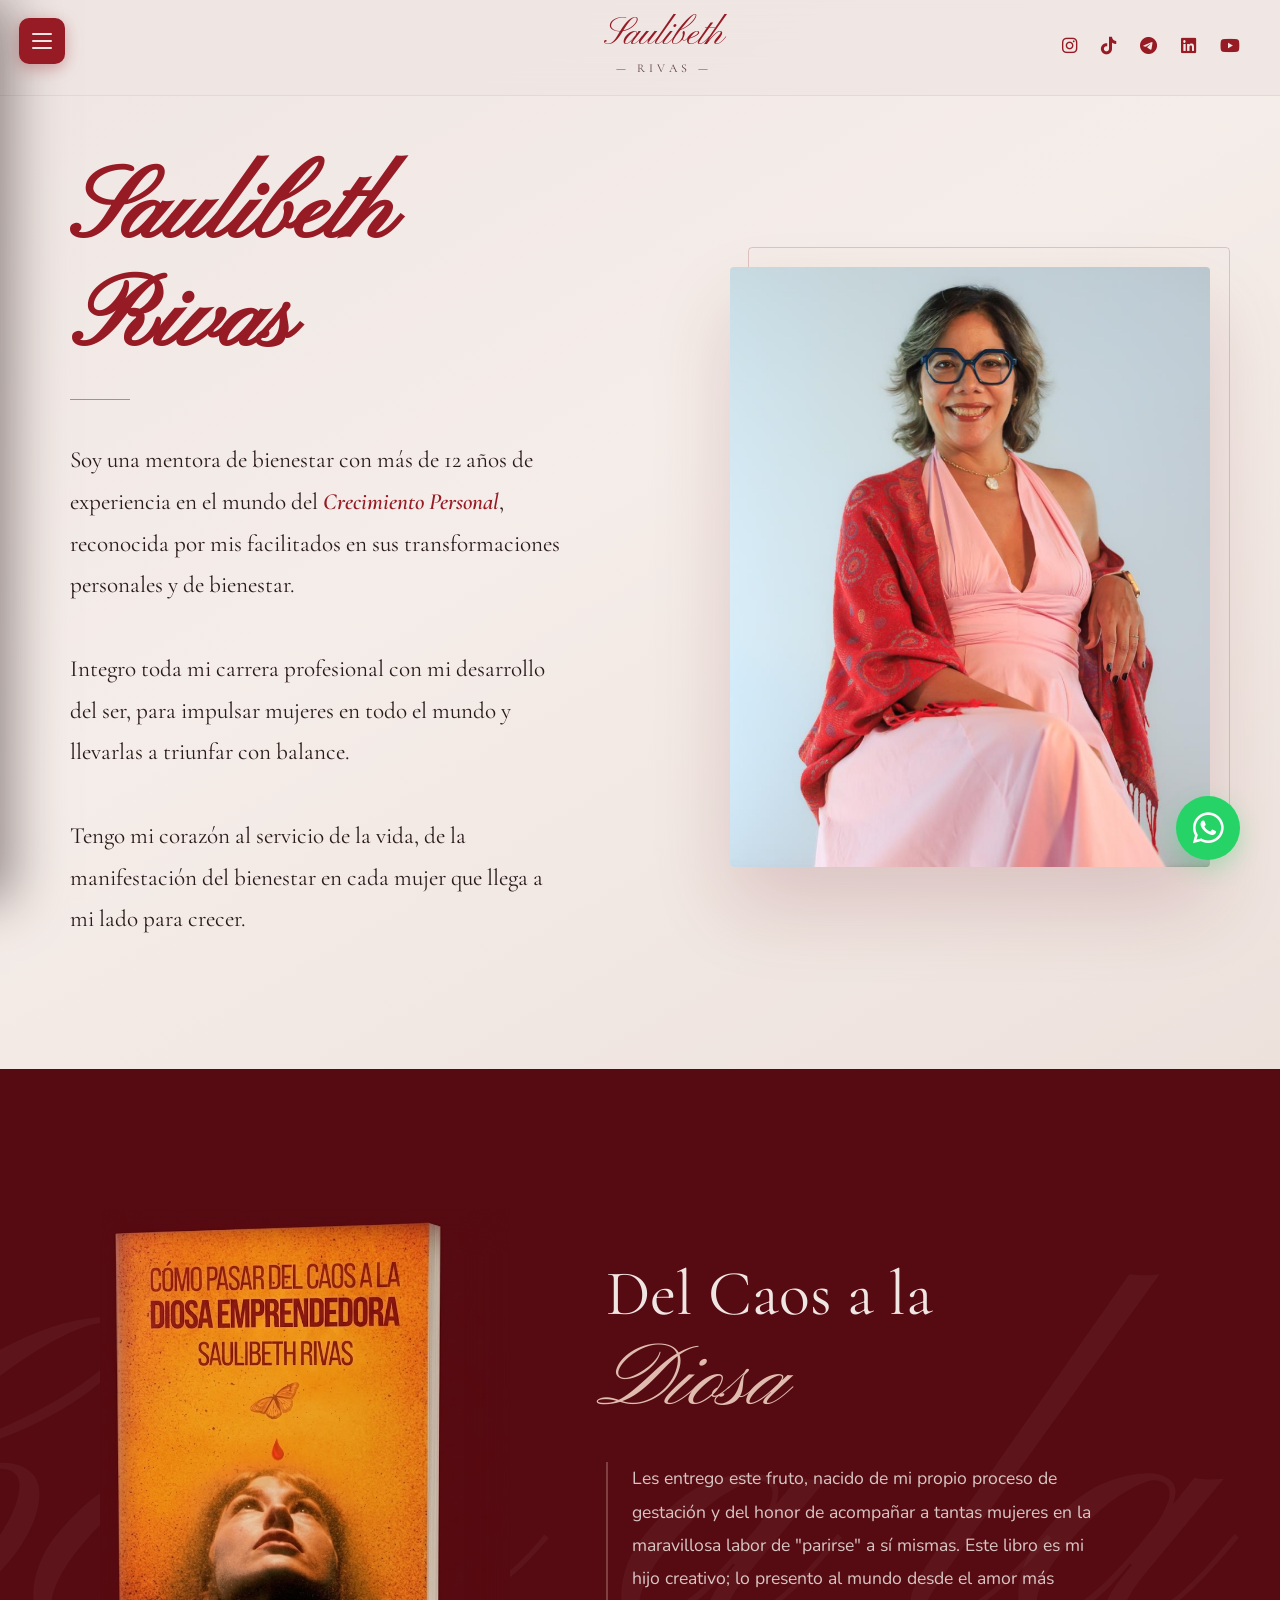
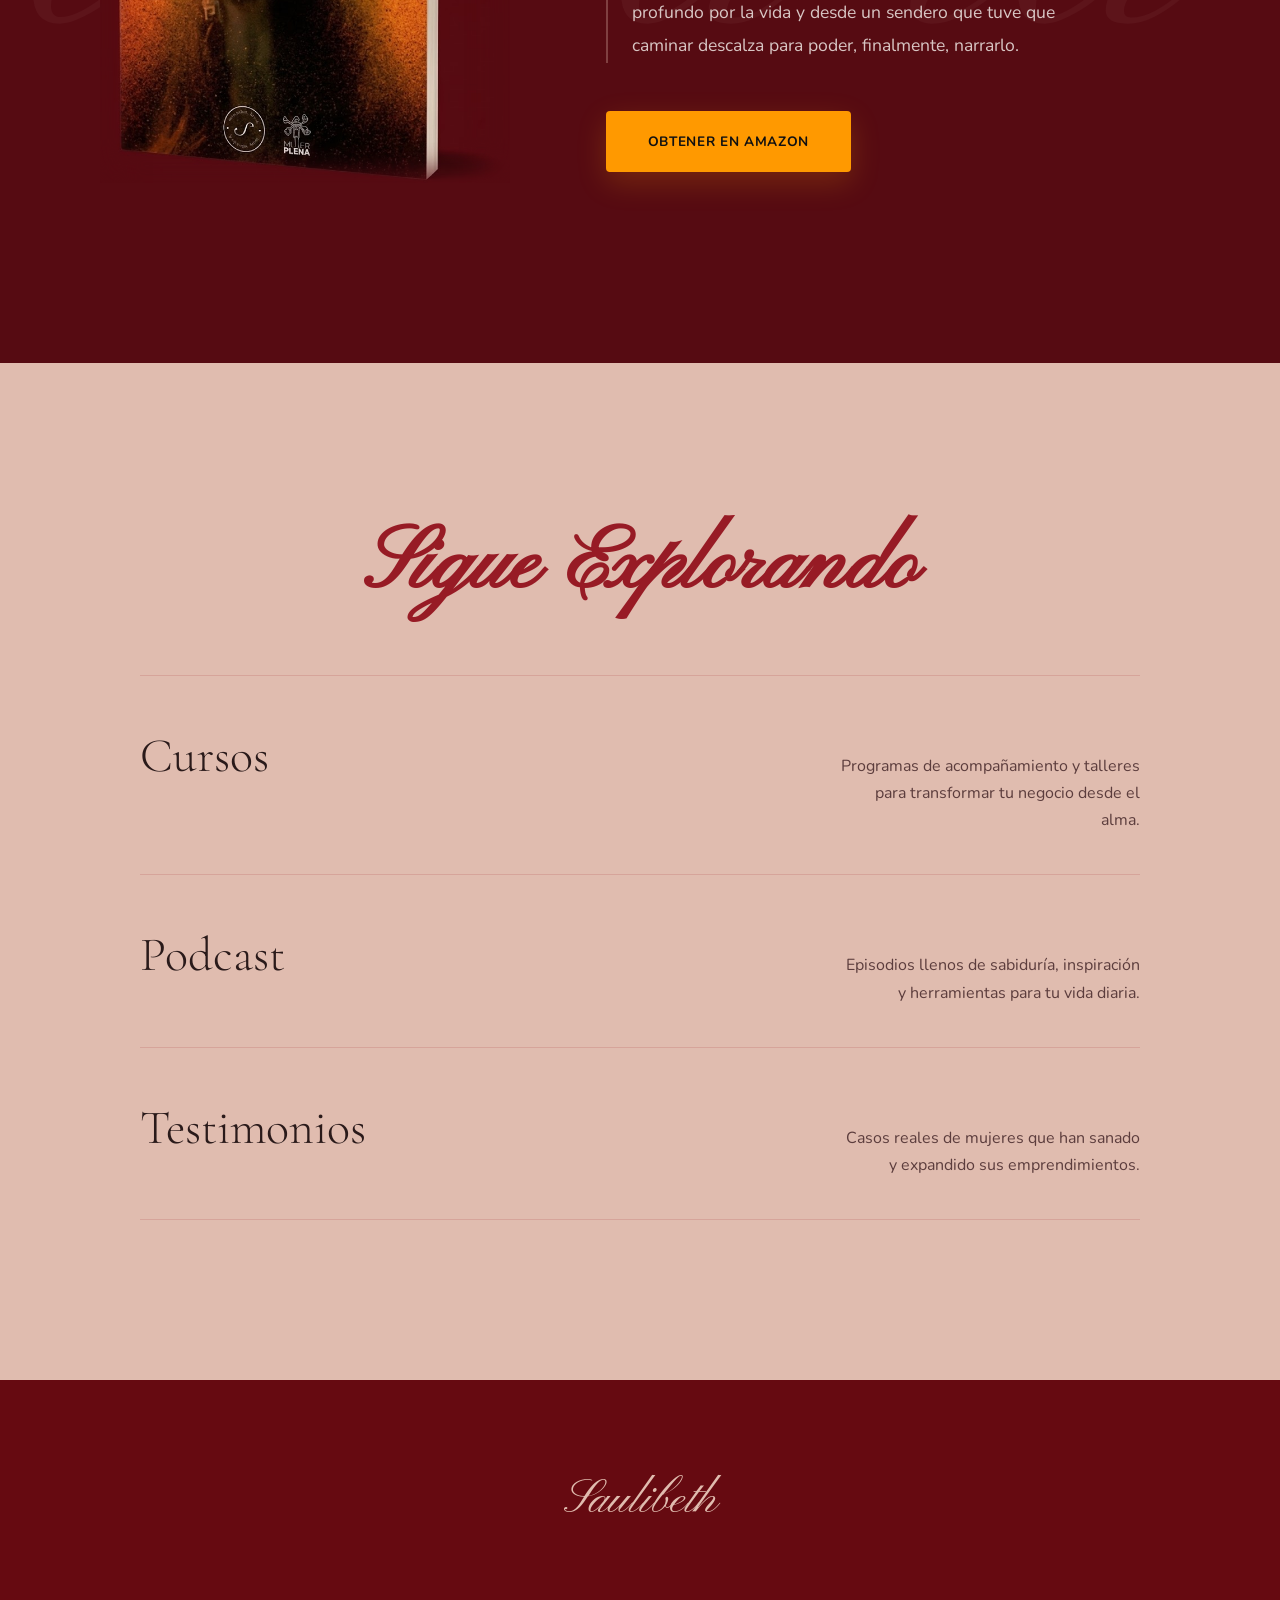
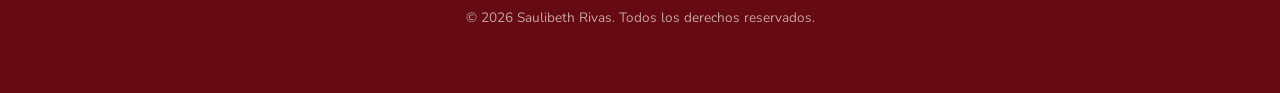
==== index.html @ 8f8f7045 "web files" ====
<!DOCTYPE html>
<html lang="es">
<head>
  <meta charset="UTF-8">
  <meta name="viewport" content="width=device-width, initial-scale=1.0">
  <meta name="theme-color" content="#EFE6E3">
  <title>Saulibeth Rivas — Coaching para el Emprendimiento Femenino Consciente</title>
  
  <meta name="description" content="Acompaño a mujeres emprendedoras a transformar su negocio desde el alma, conectando con su poder femenino, su ciclicidad y su sabiduría interior." />
  
  <!-- Fonts -->
  <link rel="preconnect" href="https://fonts.googleapis.com">
  <link rel="preconnect" href="https://fonts.gstatic.com" crossorigin>
  <link href="https://fonts.googleapis.com/css2?family=Cormorant+Garamond:ital,wght@0,300;0,400;0,600;1,300;1,400&family=Nunito:wght@300;400;500;600;700&family=Pinyon+Script&display=swap" rel="stylesheet">
  
  <!-- Icons -->
  <link rel="stylesheet" href="https://cdnjs.cloudflare.com/ajax/libs/font-awesome/6.4.0/css/all.min.css">
  
  <style>
    :root {
      --color-rojo: #971B25;
      --color-vinotinto: #660A11;
      --color-crema: #EFE6E3;
      --color-nude: #E0BCAF;
      --color-mauve: #B99590;
      --color-sage: #9AA793;
      --text-dark: #2A1A1A;
      --text-medium: #5C3D3D;
      
      --font-script: 'Pinyon Script', cursive;
      --font-body: 'Nunito', sans-serif;
      --font-serif: 'Cormorant Garamond', serif;
      
      --shadow-soft: 0 4px 24px rgba(151, 27, 37, 0.08);
      --radius-full: 9999px;
      
      --ease-out: cubic-bezier(0.16, 1, 0.3, 1);
      --transition: 0.6s var(--ease-out);
    }

    * { margin: 0; padding: 0; box-sizing: border-box; }
    html { scroll-behavior: smooth; }
    body {
      font-family: var(--font-body);
      background-color: var(--color-crema);
      color: var(--text-dark);
      overflow-x: hidden;
      line-height: 1.7;
    }

    /* Browser Surfaces */
    ::selection { background: var(--color-vinotinto); color: var(--color-crema); }
    ::-webkit-scrollbar { width: 8px; }
    ::-webkit-scrollbar-track { background: var(--color-crema); }
    ::-webkit-scrollbar-thumb { background: var(--color-mauve); border-radius: 4px; }
    ::-webkit-scrollbar-thumb:hover { background: var(--color-rojo); }

    
    /* === Hamburger & Sidebar === */
    .hamburger-btn {
      position: fixed;
      top: 1.1rem; left: 1.2rem;
      z-index: 1100;
      background: var(--color-rojo);
      border: none;
      border-radius: 10px;
      width: 46px; height: 46px;
      display: flex;
      flex-direction: column;
      align-items: center;
      justify-content: center;
      gap: 5px;
      cursor: pointer;
      box-shadow: 0 4px 16px rgba(151,27,37,0.35);
      transition: background 0.3s, transform 0.2s;
    }
    .hamburger-btn:hover { background: var(--color-vinotinto); transform: scale(1.06); }
    .hamburger-btn span {
      display: block;
      width: 20px; height: 2px;
      background: var(--color-crema);
      border-radius: 2px;
    }

    /* === Header === */
    header {
      position: fixed;
      top: 0; left: 0; right: 0;
      z-index: 900;
      display: flex;
      justify-content: space-between;
      align-items: center;
      padding: 1rem 2.5rem 1rem 5.5rem;
      background: rgba(239, 230, 227, 0.93); /* Crema translúcido de CEF */
      backdrop-filter: blur(16px);
      -webkit-backdrop-filter: blur(16px);
      border-bottom: 1px solid rgba(151, 27, 37, 0.08);
      transition: background 0.4s var(--ease-out);
    }
    .header-logo {
      text-align: center;
      text-decoration: none;
      display: flex;
      flex-direction: column;
      align-items: center;
      margin: 0 auto;
    }
    .header-logo .script-name {
      font-family: var(--font-script);
      font-size: 2.4rem;
      color: var(--color-rojo);
      line-height: 1;
    }
    .header-logo .serif-subtitle {
      font-family: var(--font-serif);
      font-size: 0.75rem;
      letter-spacing: 0.35em;
      color: var(--text-medium);
      text-transform: uppercase;
      margin-top: 4px;
    }
    .header-social {
      display: flex;
      gap: 1.5rem;
      position: absolute;
      right: 2.5rem;
    }
    .header-social a {
      color: var(--color-rojo);
      font-size: 1.1rem;
      transition: color 0.3s var(--ease-out), transform 0.3s var(--ease-out);
    }
    .header-social a:hover {
      color: var(--color-vinotinto);
      transform: translateY(-3px);
    }

    /* === Hamburger & Sidebar === */
    
    
    

    .sidebar-overlay {
      position: fixed; inset: 0;
      background: rgba(42, 26, 26, 0.55);
      backdrop-filter: blur(4px);
      -webkit-backdrop-filter: blur(4px);
      z-index: 998;
      opacity: 0; pointer-events: none;
      transition: opacity 0.5s var(--ease-out);
    }
    .sidebar-overlay.active { opacity: 1; pointer-events: all; }
    
    .sidebar {
      position: fixed; top: 0; left: 0; bottom: 0;
      width: 400px;
      max-width: 85vw;
      background: linear-gradient(160deg, #660A11 0%, #971B25 60%, #C0394A 100%);
      z-index: 999;
      transform: translateX(-100%);
      transition: transform 0.6s var(--ease-out);
      padding: 6rem 3rem 3rem;
      display: flex; flex-direction: column;
      box-shadow: 10px 0 50px rgba(42,26,26,0.5);
    }
    .sidebar.open { transform: translateX(0); }
    .sidebar-close {
      position: absolute; top: 1.8rem; right: 2rem;
      background: none; border: none;
      font-size: 2rem; color: var(--color-nude);
      cursor: pointer;
      font-family: var(--font-body);
      font-weight: 300;
      transition: color 0.3s;
    }
    .sidebar-close:hover { color: var(--color-crema); }
    .sidebar-nav { list-style: none; display: flex; flex-direction: column; gap: 1.5rem; margin-top: 2rem; }
    .sidebar-nav a {
      text-decoration: none;
      font-family: var(--font-serif);
      font-size: 2rem;
      color: var(--color-crema);
      transition: color 0.3s, transform 0.4s var(--ease-out);
      display: inline-block;
      font-weight: 300;
    }
    .sidebar-nav a i {
      color: var(--color-nude);
      font-size: 1.4rem;
      margin-right: 0.8rem;
      transition: color 0.3s;
    }
    .sidebar-nav a:hover { color: var(--color-white); transform: translateX(4px); font-style: italic; }
    .sidebar-nav a:hover i { color: var(--color-crema); }
    .sidebar-divider { margin: 2.5rem 0; border: none; border-top: 1px solid rgba(239, 230, 227, 0.2); }

    /* === Orchestrated Entrance === */
    .fade-up {
      opacity: 0;
      transform: translateY(40px);
      animation: blockEntrance 1.2s var(--ease-out) forwards;
    }
    .delay-1 { animation-delay: 0.1s; }
    .delay-2 { animation-delay: 0.3s; }
    .delay-3 { animation-delay: 0.5s; }
    
    @keyframes blockEntrance {
      to { opacity: 1; transform: translateY(0); }
    }

    /* === Hero Section (Editorial Split Layout) === */
    .hero-section {
      min-height: 100vh;
      display: flex; align-items: center; justify-content: center;
      padding: 10rem 2.5rem 6rem;
      background: linear-gradient(150deg, var(--color-crema) 0%, #f5ede9 45%, #ede1dc 100%);
      position: relative;
      overflow: hidden;
    }
    .hero-layout {
      max-width: 1140px;
      width: 100%;
      margin: 0 auto;
      display: grid;
      grid-template-columns: 1fr 1fr;
      gap: 6rem;
      align-items: center;
      z-index: 1;
    }
    .hero-content {
      text-align: left;
    }
    .hero-title {
      font-family: var(--font-script);
      font-size: clamp(4rem, 8vw, 7rem);
      color: var(--color-rojo);
      line-height: 1.05;
      margin-bottom: 2.5rem;
      position: relative;
    }
    .hero-title::after {
      content: '';
      display: block;
      width: 60px;
      height: 1px;
      background: var(--color-rojo);
      margin-top: 1.5rem;
      opacity: 0.5;
    }
    .hero-body-text {
      font-family: var(--font-serif);
      font-size: clamp(1.2rem, 3vw, 1.45rem);
      line-height: 1.8;
      color: var(--text-dark);
      margin-bottom: 2rem;
      max-width: 500px;
    }
    .highlight { color: var(--color-rojo); font-weight: 600; font-style: italic; }
    
    .hero-image-wrapper {
      position: relative;
      display: flex;
      justify-content: flex-end;
    }
    .hero-image {
      width: 100%;
      max-width: 480px;
      border-radius: 4px;
      box-shadow: 0 40px 80px rgba(102, 10, 17, 0.15); /* Vinotinto tinted shadow */
      object-fit: cover;
      aspect-ratio: 4 / 5;
    }
    /* Sutil borde decorativo detrás de la imagen para dar profundidad */
    .hero-image-wrapper::before {
      content: '';
      position: absolute;
      top: -20px;
      right: -20px;
      width: 100%;
      max-width: 480px;
      height: 100%;
      border: 1px solid rgba(151, 27, 37, 0.2);
      border-radius: 4px;
      z-index: -1;
      transition: transform 0.8s var(--ease-out);
    }
    .hero-image-wrapper:hover::before {
      transform: translate(-10px, 10px);
    }

    /* === Book Section (Creative Editorial Layout) === */
    .book-section {
      padding: 10rem 2rem;
      background: #560B12; /* Exact color of the 3D book mockup background */
      color: var(--color-crema);
      position: relative;
      overflow: hidden;
    }
    .book-watermark {
      position: absolute;
      top: 50%;
      left: 50%;
      transform: translate(-50%, -50%);
      font-family: var(--font-script);
      font-size: 35vw;
      color: rgba(239, 230, 227, 0.04);
      white-space: nowrap;
      pointer-events: none;
      z-index: 0;
    }
    .book-inner {
      max-width: 1080px;
      margin: 0 auto;
      display: grid;
      grid-template-columns: 5fr 7fr;
      gap: 6rem;
      align-items: center;
      position: relative;
      z-index: 1;
    }
    .book-img-wrapper {
      position: relative;
      /* Remove border-radius and shadow to make it completely seamless */
      transform: translateY(-20px);
    }
    /* Add a subtle inset shadow to hide any JPEG compression seams on the edges */
    .book-img-wrapper::after {
      content: '';
      position: absolute;
      inset: 0;
      box-shadow: inset 0 0 30px 10px #560B12;
      pointer-events: none;
    }
    .book-img-wrapper img {
      width: 100%;
      height: auto;
      display: block;
      transition: transform 0.8s var(--ease-out);
    }
    .book-img-wrapper:hover img { 
      transform: scale(1.03) rotate(-1deg); 
    }
    
    .book-title {
      font-family: var(--font-serif);
      font-size: clamp(2.5rem, 6vw, 4rem);
      line-height: 1.05;
      margin-bottom: 2rem;
      font-weight: 400;
      color: var(--color-crema);
      position: relative;
    }
    .book-title em {
      color: var(--color-nude);
      font-family: var(--font-script);
      font-size: 1.4em;
      display: block;
      margin-top: 0.1em;
      transform: translateX(-10px);
    }
    .book-desc {
      font-family: var(--font-body);
      font-size: 1.1rem;
      line-height: 1.9;
      margin-bottom: 3rem;
      color: rgba(239, 230, 227, 0.85);
      max-width: 500px;
      border-left: 2px solid rgba(224, 188, 175, 0.3);
      padding-left: 1.5rem;
    }
    .btn-buy {
      display: inline-flex; align-items: center; gap: 0.8rem;
      background: #FF9900; /* Amazon Yellow */
      color: #111111;
      padding: 1.2rem 2.6rem;
      border-radius: 4px;
      text-decoration: none;
      font-family: var(--font-body);
      font-weight: 700;
      letter-spacing: 0.05em;
      text-transform: uppercase;
      font-size: 0.85rem;
      box-shadow: 0 10px 30px rgba(255, 153, 0, 0.2);
      transition: var(--transition);
      position: relative;
      overflow: hidden;
    }
    .btn-buy:hover { 
      background: #FFB03A; 
      transform: translateY(-3px); 
      box-shadow: 0 15px 40px rgba(255, 153, 0, 0.35); 
    }

    /* === Editorial Explore List === */
    .explore-section {
      padding: 10rem 2rem;
      background: var(--color-nude);
      max-width: 100%;
    }
    .explore-inner {
      max-width: 1000px;
      margin: 0 auto;
    }
    .explore-title {
      font-family: var(--font-script);
      font-size: clamp(3.5rem, 8vw, 5.5rem);
      color: var(--color-rojo);
      text-align: center;
      margin-bottom: 4rem;
      line-height: 1;
    }
    .editorial-list {
      list-style: none;
      border-top: 1px solid rgba(151, 27, 37, 0.15);
    }
    .editorial-item {
      border-bottom: 1px solid rgba(151, 27, 37, 0.15);
    }
    .editorial-link {
      display: flex;
      justify-content: space-between;
      align-items: baseline;
      padding: 2.5rem 0;
      text-decoration: none;
      color: var(--text-dark);
      transition: padding 0.5s var(--ease-out), color 0.4s;
    }
    .editorial-link:hover {
      padding-left: 1.5rem;
      padding-right: 1.5rem;
      color: var(--color-rojo);
    }
    .editorial-name {
      font-family: var(--font-serif);
      font-size: clamp(2rem, 4vw, 3rem);
      font-weight: 300;
    }
    .editorial-desc {
      font-family: var(--font-body);
      font-size: 1rem;
      color: var(--text-medium);
      max-width: 300px;
      text-align: right;
    }

    /* === WhatsApp Float === */
    .whatsapp-btn {
      position: fixed;
      bottom: 2.5rem; right: 2.5rem;
      background: #25D366;
      color: white;
      width: 64px; height: 64px;
      border-radius: 50%;
      display: flex; justify-content: center; align-items: center;
      font-size: 2.2rem;
      text-decoration: none;
      box-shadow: 0 8px 24px rgba(37, 211, 102, 0.3);
      z-index: 900;
      transition: transform 0.4s var(--ease-out), box-shadow 0.4s var(--ease-out);
    }
    .whatsapp-btn:hover { 
      transform: scale(1.08) translateY(-4px); 
      box-shadow: 0 12px 32px rgba(37, 211, 102, 0.4);
    }

    /* === Footer === */
    footer {
      background: var(--color-vinotinto);
      padding: 5rem 2rem 4rem;
      text-align: center;
      color: var(--color-crema);
    }
    .footer-logo {
      font-family: var(--font-script);
      font-size: 3rem;
      color: var(--color-nude);
      text-decoration: none;
      display: inline-block;
      margin-bottom: 1rem;
    }
    .footer-copy {
      font-family: var(--font-body);
      font-size: 0.85rem;
      margin-top: 3rem;
      color: rgba(239, 230, 227, 0.7);
    }

    @media (max-width: 768px) {
      header { padding: 1rem 1.5rem 1rem 4.5rem; }
      .header-social { display: none; }
      
      .hero-layout { grid-template-columns: 1fr; gap: 4rem; padding-top: 2rem; }
      .hero-title { font-size: clamp(3.5rem, 12vw, 4.5rem); text-align: center; }
      .hero-title::after { margin: 1.5rem auto 0; }
      .hero-body-text { text-align: center; max-width: 100%; }
      .hero-image-wrapper { justify-content: center; }
      .book-inner { grid-template-columns: 1fr; gap: 3rem; text-align: center; }
      .book-watermark { font-size: 25vw; top: 30%; }
      .book-desc { margin: 0 auto 2.5rem; }
      .editorial-link { flex-direction: column; gap: 1rem; align-items: flex-start; }
      .editorial-desc { text-align: left; }
      .whatsapp-btn { bottom: 1.5rem; right: 1.5rem; width: 56px; height: 56px; font-size: 1.8rem; }
    }
  </style>
</head>
<body>

  <div class="sidebar-overlay" id="sidebarOverlay"></div>
  <nav class="sidebar" id="sidebar">
    <button class="sidebar-close" id="sidebarClose">✕</button>
    <ul class="sidebar-nav">
      <li><a href="#inicio">Inicio</a></li>
      <li><a href="#libro">Mi Libro</a></li>
      <hr class="sidebar-divider">
      <li><a href="cursos.html">Cursos</a></li>
      <li><a href="podcast.html">Podcast</a></li>
      <li><a href="testimonios.html">Testimonios</a></li>
      <hr class="sidebar-divider">
      <li><a href="contacto.html">Contacto</a></li>
    </ul>
  </nav>

  <button class="hamburger-btn" id="hamburgerBtn" aria-label="Menú">
    <span></span><span></span><span></span>
  </button>

  <header>
    <a href="index.html" class="header-logo">
      <span class="script-name">Saulibeth</span>
      <span class="serif-subtitle">— Rivas —</span>
    </a>
    <div class="header-social">
      <a href="https://www.instagram.com/rivassaulibeth/" target="_blank"><i class="fa-brands fa-instagram"></i></a>
      <a href="https://www.tiktok.com/@rivas_saulibeth" target="_blank"><i class="fa-brands fa-tiktok"></i></a>
      <a href="https://t.me/+IA5EclvWVjMuERb3" target="_blank"><i class="fa-brands fa-telegram"></i></a>
      <a href="https://www.linkedin.com/in/saulibeth-rivas-59ba6620a/" target="_blank"><i class="fa-brands fa-linkedin"></i></a>
      <a href="https://www.youtube.com/@saulibethrivas" target="_blank"><i class="fa-brands fa-youtube"></i></a>
    </div>
  </header>

  <main>
    <section class="hero-section" id="inicio">
      <div class="hero-layout">
        <div class="hero-content fade-up">
          <h1 class="hero-title">Saulibeth Rivas</h1>
          <p class="hero-body-text delay-1">
            Soy una mentora de bienestar con más de 12 años de experiencia en el mundo del <span class="highlight">Crecimiento Personal</span>, reconocida por mis facilitados en sus transformaciones personales y de bienestar.<br><br>
            Integro toda mi carrera profesional con mi desarrollo del ser, para impulsar mujeres en todo el mundo y llevarlas a triunfar con balance.<br><br>
            Tengo mi corazón al servicio de la vida, de la manifestación del bienestar en cada mujer que llega a mi lado para crecer.
          </p>
        </div>
        <div class="hero-image-wrapper fade-up delay-2">
          <img src="assets/saulibeth-hero.png" alt="Saulibeth Rivas - Mentora de Bienestar" class="hero-image">
        </div>
      </div>
    </section>

    <section class="book-section" id="libro">
      <div class="book-watermark">Del Caos a la Diosa</div>
      <div class="book-inner fade-up">
        <div class="book-img-wrapper">
          <!-- TODO: Update with real absolute asset path if necessary -->
          <img src="assets/libro-3d.jpg" alt="Libro: Cómo pasar del caos a la Diosa Emprendedora">
        </div>
        <div class="book-content">
          <h2 class="book-title">Del Caos a la <em>Diosa</em></h2>
          <p class="book-desc">
            Les entrego este fruto, nacido de mi propio proceso de gestación y del honor de acompañar a tantas mujeres en la maravillosa labor de "parirse" a sí mismas. Este libro es mi hijo creativo; lo presento al mundo desde el amor más profundo por la vida y desde un sendero que tuve que caminar descalza para poder, finalmente, narrarlo.
          </p>
          <a href="https://www.amazon.com/s?k=saulibeth+rivas" target="_blank" class="btn-buy">
            Obtener en Amazon
          </a>
        </div>
      </div>
    </section>

    <section class="explore-section">
      <div class="explore-inner">
        <h2 class="explore-title">Sigue Explorando</h2>
        <ul class="editorial-list">
          <li class="editorial-item">
            <a href="cursos.html" class="editorial-link">
              <span class="editorial-name">Cursos</span>
              <span class="editorial-desc">Programas de acompañamiento y talleres para transformar tu negocio desde el alma.</span>
            </a>
          </li>
          <li class="editorial-item">
            <a href="podcast.html" class="editorial-link">
              <span class="editorial-name">Podcast</span>
              <span class="editorial-desc">Episodios llenos de sabiduría, inspiración y herramientas para tu vida diaria.</span>
            </a>
          </li>
          <li class="editorial-item">
            <a href="testimonios.html" class="editorial-link">
              <span class="editorial-name">Testimonios</span>
              <span class="editorial-desc">Casos reales de mujeres que han sanado y expandido sus emprendimientos.</span>
            </a>
          </li>
        </ul>
      </div>
    </section>
  </main>

  <a href="https://wa.me/584122570591" class="whatsapp-btn" target="_blank" aria-label="Contacto por WhatsApp">
    <i class="fa-brands fa-whatsapp"></i>
  </a>

    <footer>
    <a href="#inicio" class="footer-logo">Saulibeth</a>
    <p class="footer-copy">&copy; 2026 Saulibeth Rivas. Todos los derechos reservados.</p>
  </footer>

  <script>
    const btn = document.getElementById('hamburgerBtn');
    const sidebar = document.getElementById('sidebar');
    const overlay = document.getElementById('sidebarOverlay');
    const closeBtn = document.getElementById('sidebarClose');

    function toggleMenu() {
      sidebar.classList.toggle('open');
      overlay.classList.toggle('active');
      if(sidebar.classList.contains('open')) document.body.style.overflow = 'hidden'; else document.body.style.overflow = '';
    }

    btn.addEventListener('click', toggleMenu);
    closeBtn.addEventListener('click', toggleMenu);
    overlay.addEventListener('click', toggleMenu);

    document.querySelectorAll('.sidebar-nav a').forEach(link => {
      link.addEventListener('click', toggleMenu);
    });
  </script>
</body>
</html>
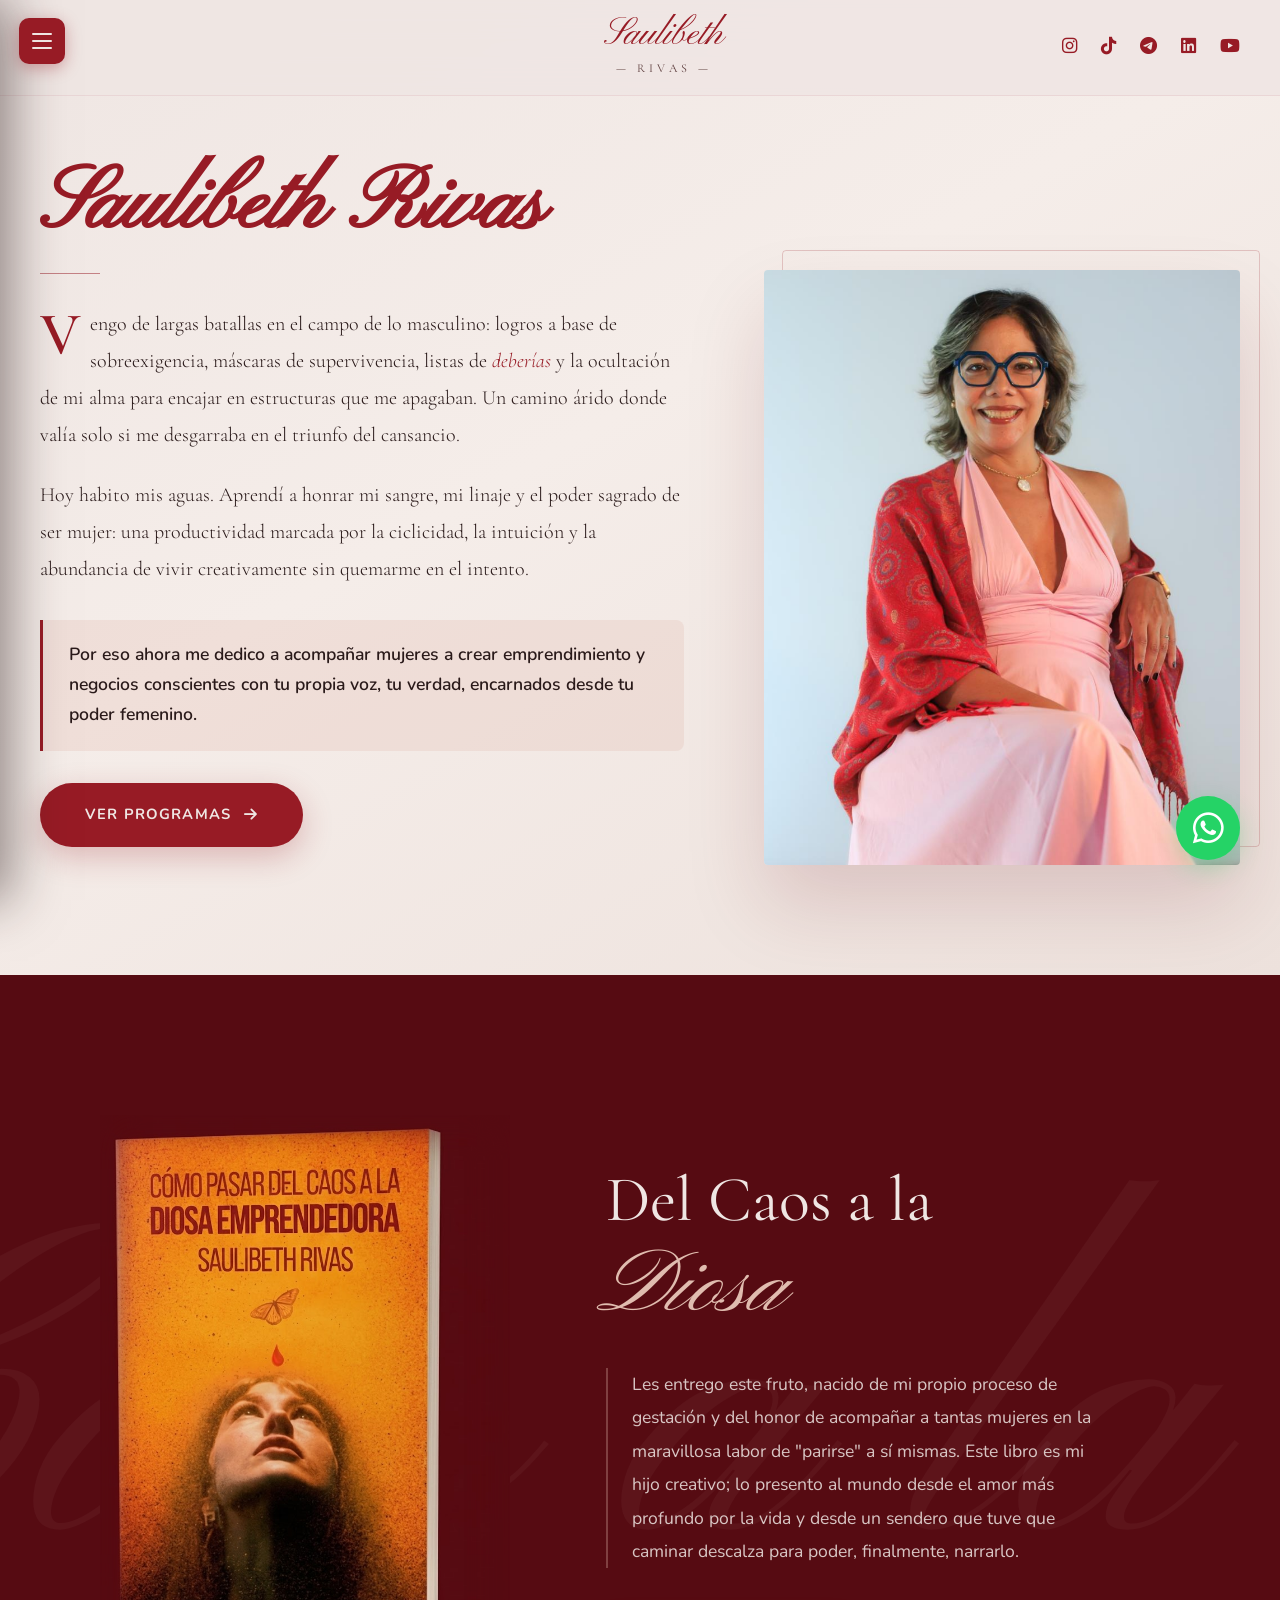
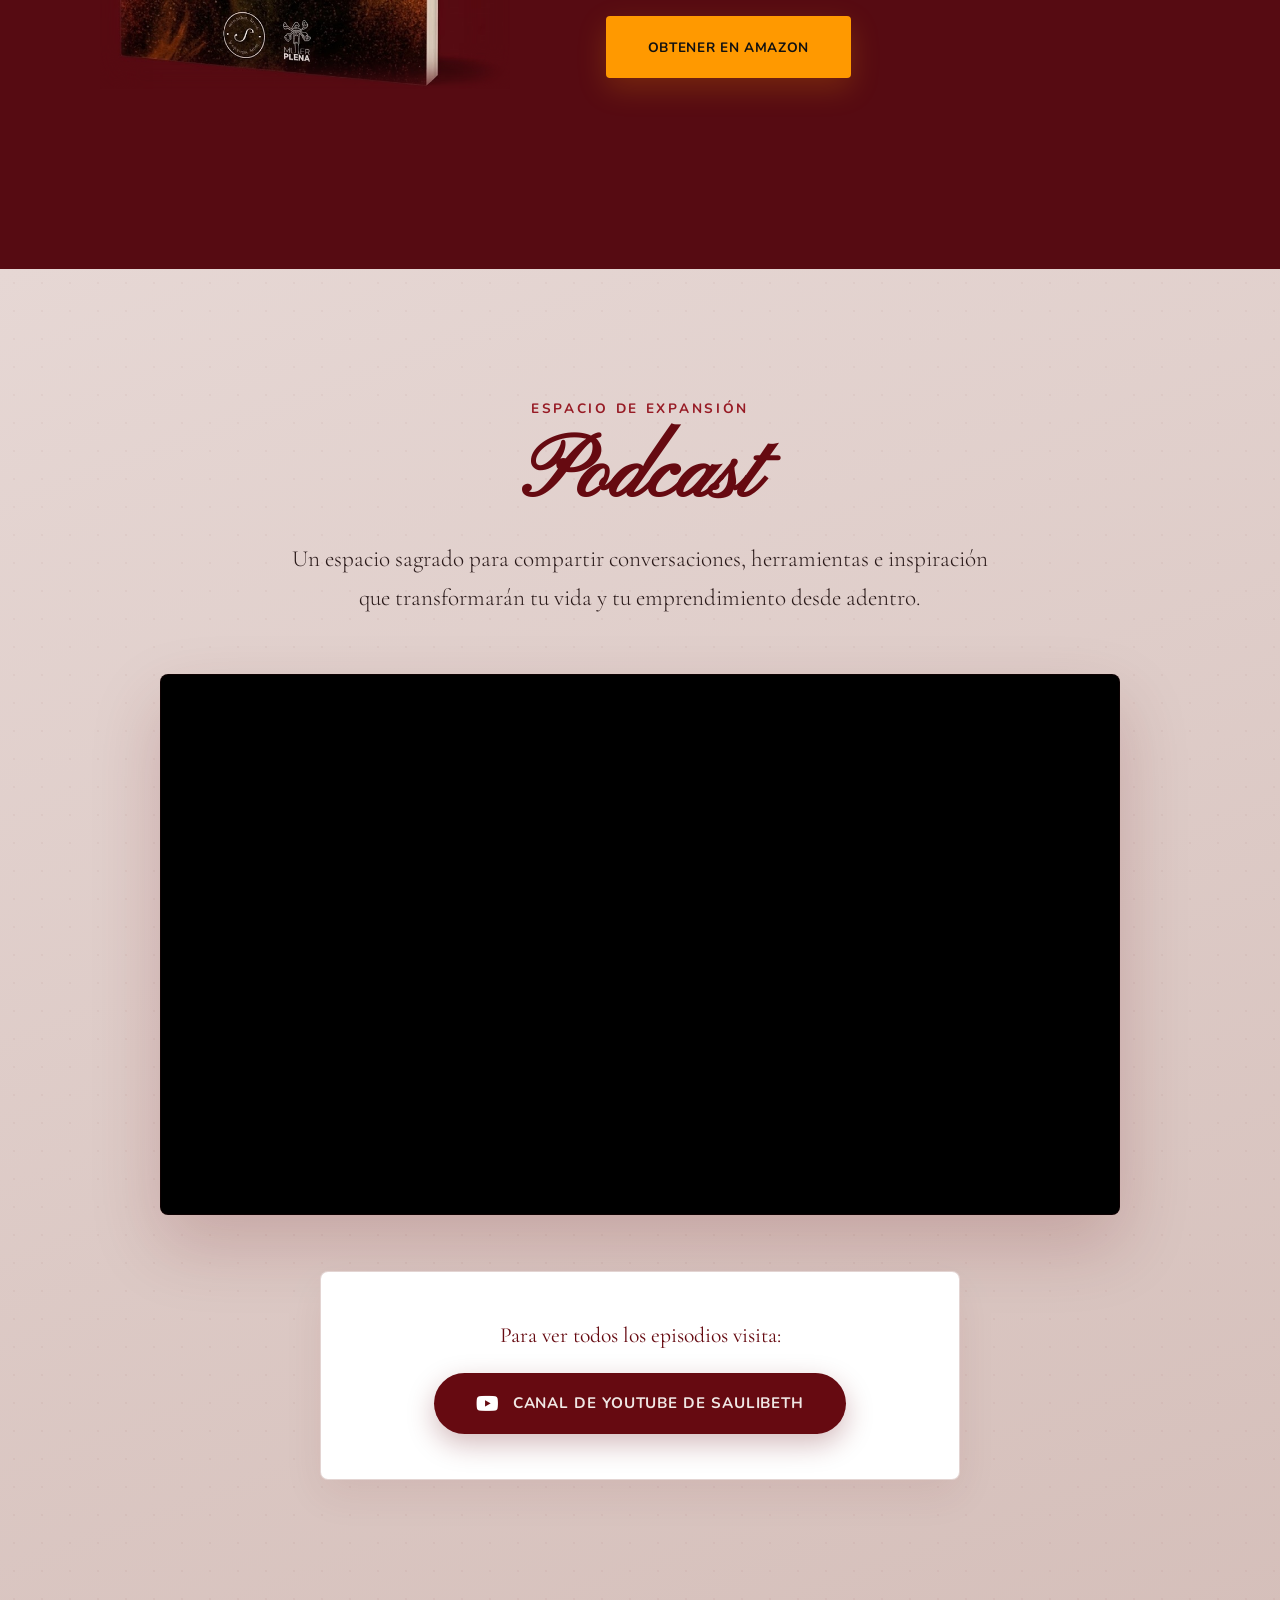
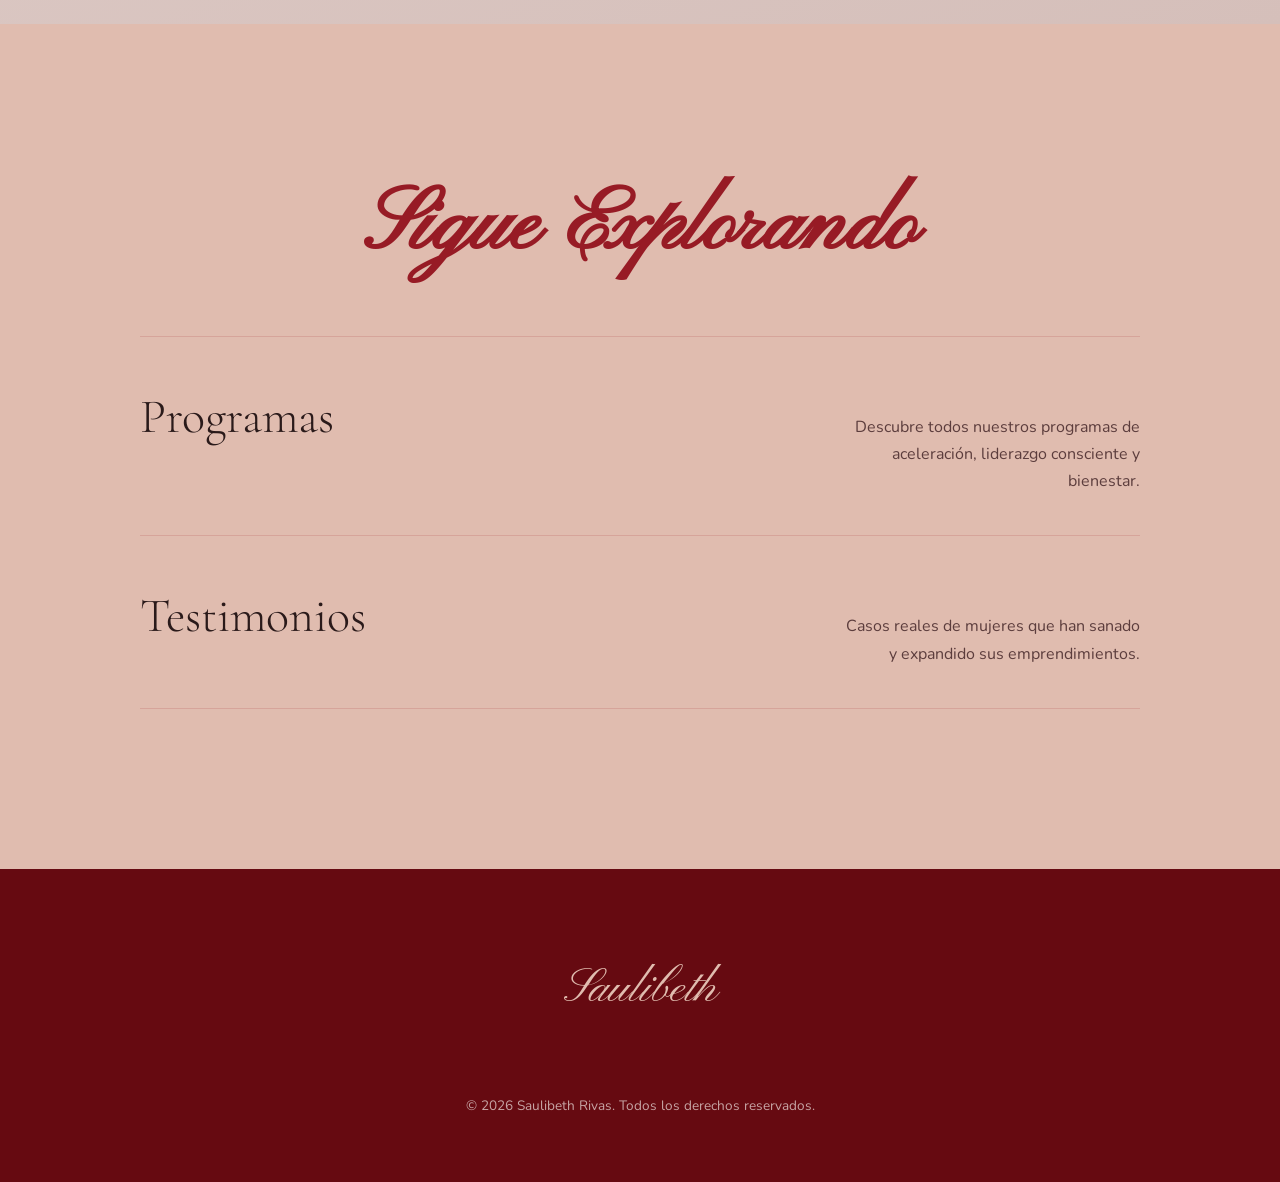
==== commit 429bb09b: "feat: rediseño de landings de cursos (CEF, Gestadoras, Salud Mental), integración de podcast en home" ====
--- a/index.html
+++ b/index.html
@@ -218,13 +218,13 @@
       overflow: hidden;
     }
     .hero-layout {
-      max-width: 1140px;
+      max-width: 1200px;
       width: 100%;
       margin: 0 auto;
       display: grid;
-      grid-template-columns: 1fr 1fr;
-      gap: 6rem;
-      align-items: center;
+      grid-template-columns: 1.15fr 0.85fr;
+      gap: 5rem;
+      align-items: start;
       z-index: 1;
     }
     .hero-content {
@@ -232,10 +232,10 @@
     }
     .hero-title {
       font-family: var(--font-script);
-      font-size: clamp(4rem, 8vw, 7rem);
+      font-size: clamp(3.8rem, 7vw, 6.5rem);
       color: var(--color-rojo);
       line-height: 1.05;
-      margin-bottom: 2.5rem;
+      margin-bottom: 2rem;
       position: relative;
     }
     .hero-title::after {
@@ -244,21 +244,94 @@
       width: 60px;
       height: 1px;
       background: var(--color-rojo);
-      margin-top: 1.5rem;
+      margin-top: 1.2rem;
       opacity: 0.5;
     }
-    .hero-body-text {
+    
+    .hero-manifesto {
       font-family: var(--font-serif);
-      font-size: clamp(1.2rem, 3vw, 1.45rem);
-      line-height: 1.8;
+      font-size: clamp(1.12rem, 1.8vw, 1.25rem);
+      line-height: 1.85;
       color: var(--text-dark);
       margin-bottom: 2rem;
-      max-width: 500px;
-    }
-    .highlight { color: var(--color-rojo); font-weight: 600; font-style: italic; }
+    }
+    .hero-paragraph {
+      margin-bottom: 1.4rem;
+      font-weight: 300;
+    }
+    .hero-paragraph em {
+      font-style: italic;
+      color: var(--color-rojo);
+    }
+    .drop-cap {
+      float: left;
+      font-family: var(--font-serif);
+      font-size: 3.8rem;
+      line-height: 0.82;
+      padding-top: 4px;
+      padding-right: 10px;
+      padding-bottom: 2px;
+      color: var(--color-rojo);
+      font-weight: 600;
+    }
+    .hero-manifesto-highlight {
+      font-family: var(--font-serif);
+      font-size: clamp(1.2rem, 2vw, 1.4rem);
+      font-style: italic;
+      color: var(--color-vinotinto);
+      margin: 1.8rem 0;
+      padding-left: 1.4rem;
+      border-left: 2px solid var(--color-rojo);
+      line-height: 1.6;
+    }
+    .hero-mission-statement {
+      font-family: var(--font-body);
+      font-size: 1.1rem;
+      font-weight: 600;
+      color: var(--text-dark);
+      background: rgba(224, 188, 175, 0.28);
+      border-left: 3px solid var(--color-rojo);
+      padding: 1.3rem 1.6rem;
+      border-radius: 0 8px 8px 0;
+      line-height: 1.7;
+      margin: 2rem 0;
+    }
+    .hero-cta-wrapper {
+      margin-top: 2rem;
+    }
+    .btn-hero-primary {
+      display: inline-flex;
+      align-items: center;
+      gap: 0.8rem;
+      background: var(--color-rojo);
+      color: var(--color-crema);
+      padding: 1.15rem 2.8rem;
+      border-radius: 9999px;
+      text-decoration: none;
+      font-family: var(--font-body);
+      font-weight: 700;
+      font-size: 0.92rem;
+      letter-spacing: 0.08em;
+      text-transform: uppercase;
+      box-shadow: 0 10px 30px rgba(151, 27, 37, 0.25);
+      transition: all 0.4s var(--ease-out);
+    }
+    .btn-hero-primary:hover {
+      background: var(--color-vinotinto);
+      transform: translateY(-3px);
+      box-shadow: 0 16px 36px rgba(102, 10, 17, 0.35);
+      color: #ffffff;
+    }
+    .btn-hero-primary i {
+      transition: transform 0.3s var(--ease-out);
+    }
+    .btn-hero-primary:hover i {
+      transform: translateX(4px);
+    }
     
     .hero-image-wrapper {
-      position: relative;
+      position: sticky;
+      top: 110px;
       display: flex;
       justify-content: flex-end;
     }
@@ -441,6 +514,124 @@
       color: var(--text-medium);
       max-width: 300px;
       text-align: right;
+    }
+
+    /* === Podcast Section (Integrated Media Showcase) === */
+    .podcast-section {
+      padding: 8rem 2rem 9rem;
+      background-color: #DBC8C3;
+      background-image: radial-gradient(rgba(102, 10, 17, 0.04) 1px, transparent 1px), linear-gradient(160deg, #E6D7D4 0%, #D5BFBA 100%);
+      background-size: 28px 28px, 100% 100%;
+      position: relative;
+    }
+    .podcast-inner {
+      max-width: 960px;
+      margin: 0 auto;
+      text-align: center;
+    }
+    .podcast-header {
+      margin-bottom: 3.5rem;
+    }
+    .podcast-eyebrow {
+      font-family: var(--font-body);
+      font-size: 0.85rem;
+      text-transform: uppercase;
+      letter-spacing: 0.2em;
+      color: var(--color-rojo);
+      display: block;
+      margin-bottom: 0.8rem;
+      font-weight: 700;
+    }
+    .podcast-title {
+      font-family: var(--font-script);
+      font-size: clamp(3.8rem, 7vw, 5.5rem);
+      color: var(--color-vinotinto);
+      line-height: 1;
+      margin-bottom: 1.2rem;
+    }
+    .podcast-desc {
+      font-family: var(--font-serif);
+      font-size: clamp(1.2rem, 2.5vw, 1.45rem);
+      color: var(--text-dark);
+      line-height: 1.7;
+      max-width: 720px;
+      margin: 0 auto;
+      font-weight: 300;
+    }
+    
+    .podcast-video-card {
+      border-radius: 8px;
+      overflow: hidden;
+      box-shadow: 0 30px 70px rgba(102, 10, 17, 0.18);
+      background: #000;
+      border: 1px solid rgba(151, 27, 37, 0.1);
+      margin-bottom: 3.5rem;
+      transition: transform 0.4s var(--ease-out), box-shadow 0.4s var(--ease-out);
+    }
+    .podcast-video-card:hover {
+      transform: translateY(-4px);
+      box-shadow: 0 35px 80px rgba(102, 10, 17, 0.24);
+    }
+    .video-responsive {
+      position: relative;
+      padding-bottom: 56.25%; /* 16:9 */
+      height: 0;
+      overflow: hidden;
+    }
+    .video-responsive iframe {
+      position: absolute;
+      top: 0;
+      left: 0;
+      width: 100%;
+      height: 100%;
+      border: none;
+    }
+    
+    .podcast-channel-cta {
+      display: flex;
+      flex-direction: column;
+      align-items: center;
+      gap: 1.2rem;
+      background: #ffffff;
+      padding: 2.8rem 2rem;
+      border-radius: 8px;
+      box-shadow: 0 15px 40px rgba(102, 10, 17, 0.07);
+      border: 1px solid rgba(185, 149, 144, 0.4);
+      max-width: 640px;
+      margin: 0 auto;
+    }
+    .podcast-cta-text {
+      font-family: var(--font-serif);
+      font-size: 1.35rem;
+      color: var(--color-vinotinto);
+      font-weight: 400;
+    }
+    .btn-youtube {
+      display: inline-flex;
+      align-items: center;
+      gap: 0.8rem;
+      background: var(--color-vinotinto);
+      color: var(--color-crema);
+      padding: 1.1rem 2.6rem;
+      border-radius: 9999px;
+      text-decoration: none;
+      font-family: var(--font-body);
+      font-weight: 700;
+      font-size: 0.95rem;
+      letter-spacing: 0.06em;
+      text-transform: uppercase;
+      transition: all 0.35s var(--ease-out);
+      box-shadow: 0 10px 28px rgba(102, 10, 17, 0.28);
+    }
+    .btn-youtube:hover {
+      background: var(--color-rojo);
+      transform: translateY(-2px);
+      box-shadow: 0 15px 35px rgba(151, 27, 37, 0.35);
+      color: #ffffff;
+    }
+    .btn-youtube i {
+      font-size: 1.25rem;
+      color: #ffffff;
     }
 
     /* === WhatsApp Float === */
@@ -489,14 +680,23 @@
       header { padding: 1rem 1.5rem 1rem 4.5rem; }
       .header-social { display: none; }
       
-      .hero-layout { grid-template-columns: 1fr; gap: 4rem; padding-top: 2rem; }
-      .hero-title { font-size: clamp(3.5rem, 12vw, 4.5rem); text-align: center; }
-      .hero-title::after { margin: 1.5rem auto 0; }
-      .hero-body-text { text-align: center; max-width: 100%; }
-      .hero-image-wrapper { justify-content: center; }
+      .hero-layout { grid-template-columns: 1fr; gap: 3rem; padding-top: 1rem; }
+      .hero-image-wrapper {
+        position: static;
+        order: -1;
+        justify-content: center;
+        margin-bottom: 1.5rem;
+      }
+      .hero-image { max-width: 320px; }
+      .hero-title { font-size: clamp(3.2rem, 11vw, 4.2rem); text-align: center; }
+      .hero-title::after { margin: 1.2rem auto 0; }
+      .hero-manifesto { text-align: left; }
+      .hero-cta-wrapper { text-align: center; }
       .book-inner { grid-template-columns: 1fr; gap: 3rem; text-align: center; }
       .book-watermark { font-size: 25vw; top: 30%; }
       .book-desc { margin: 0 auto 2.5rem; }
+      .podcast-section { padding: 5rem 1.5rem 6rem; }
+      .podcast-channel-cta { padding: 2rem 1.5rem; }
       .editorial-link { flex-direction: column; gap: 1rem; align-items: flex-start; }
       .editorial-desc { text-align: left; }
       .whatsapp-btn { bottom: 1.5rem; right: 1.5rem; width: 56px; height: 56px; font-size: 1.8rem; }
@@ -511,9 +711,9 @@
     <ul class="sidebar-nav">
       <li><a href="#inicio">Inicio</a></li>
       <li><a href="#libro">Mi Libro</a></li>
+      <li><a href="#podcast">Podcast</a></li>
       <hr class="sidebar-divider">
-      <li><a href="cursos.html">Cursos</a></li>
-      <li><a href="podcast.html">Podcast</a></li>
+      <li><a href="cursos.html">Programas</a></li>
       <li><a href="testimonios.html">Testimonios</a></li>
       <hr class="sidebar-divider">
       <li><a href="contacto.html">Contacto</a></li>
@@ -543,11 +743,19 @@
       <div class="hero-layout">
         <div class="hero-content fade-up">
           <h1 class="hero-title">Saulibeth Rivas</h1>
-          <p class="hero-body-text delay-1">
-            Soy una mentora de bienestar con más de 12 años de experiencia en el mundo del <span class="highlight">Crecimiento Personal</span>, reconocida por mis facilitados en sus transformaciones personales y de bienestar.<br><br>
-            Integro toda mi carrera profesional con mi desarrollo del ser, para impulsar mujeres en todo el mundo y llevarlas a triunfar con balance.<br><br>
-            Tengo mi corazón al servicio de la vida, de la manifestación del bienestar en cada mujer que llega a mi lado para crecer.
-          </p>
+          <div class="hero-manifesto delay-1">
+            <p class="hero-paragraph"><span class="drop-cap">V</span>engo de largas batallas en el campo de lo masculino: logros a base de sobreexigencia, máscaras de supervivencia, listas de <em>deberías</em> y la ocultación de mi alma para encajar en estructuras que me apagaban. Un camino árido donde valía solo si me desgarraba en el triunfo del cansancio.</p>
+            
+            <p class="hero-paragraph">Hoy habito mis aguas. Aprendí a honrar mi sangre, mi linaje y el poder sagrado de ser mujer: una productividad marcada por la ciclicidad, la intuición y la abundancia de vivir creativamente sin quemarme en el intento.</p>
+            
+            <p class="hero-mission-statement">Por eso ahora me dedico a acompañar mujeres a crear emprendimiento y negocios conscientes con tu propia voz, tu verdad, encarnados desde tu poder femenino.</p>
+            
+            <div class="hero-cta-wrapper">
+              <a href="cursos.html" class="btn-hero-primary">
+                Ver Programas <i class="fa fa-arrow-right"></i>
+              </a>
+            </div>
+          </div>
         </div>
         <div class="hero-image-wrapper fade-up delay-2">
           <img src="assets/saulibeth-hero.png" alt="Saulibeth Rivas - Mentora de Bienestar" class="hero-image">
@@ -574,20 +782,47 @@
       </div>
     </section>
 
+    <section class="podcast-section" id="podcast">
+      <div class="podcast-inner fade-up">
+        <div class="podcast-header">
+          <span class="podcast-eyebrow">Espacio de Expansión</span>
+          <h2 class="podcast-title">Podcast</h2>
+          <p class="podcast-desc">
+            Un espacio sagrado para compartir conversaciones, herramientas e inspiración que transformarán tu vida y tu emprendimiento desde adentro.
+          </p>
+        </div>
+        
+        <div class="podcast-featured-wrapper">
+          <div class="podcast-video-card">
+            <div class="video-responsive">
+              <iframe 
+                src="https://www.youtube.com/embed/h_0XWPWSUFI?rel=0" 
+                title="Último Episodio del Podcast de Saulibeth Rivas" 
+                frameborder="0" 
+                allow="accelerometer; autoplay; clipboard-write; encrypted-media; gyroscope; picture-in-picture; web-share" 
+                allowfullscreen>
+              </iframe>
+            </div>
+          </div>
+        </div>
+        
+        <div class="podcast-channel-cta">
+          <p class="podcast-cta-text">Para ver todos los episodios visita:</p>
+          <a href="https://www.youtube.com/@saulibethrivas" target="_blank" class="btn-youtube" rel="noopener noreferrer">
+            <i class="fa-brands fa-youtube"></i> Canal de YouTube de Saulibeth
+          </a>
+        </div>
+      </div>
+    </section>
+
     <section class="explore-section">
       <div class="explore-inner">
         <h2 class="explore-title">Sigue Explorando</h2>
         <ul class="editorial-list">
           <li class="editorial-item">
             <a href="cursos.html" class="editorial-link">
-              <span class="editorial-name">Cursos</span>
-              <span class="editorial-desc">Programas de acompañamiento y talleres para transformar tu negocio desde el alma.</span>
-            </a>
-          </li>
-          <li class="editorial-item">
-            <a href="podcast.html" class="editorial-link">
-              <span class="editorial-name">Podcast</span>
-              <span class="editorial-desc">Episodios llenos de sabiduría, inspiración y herramientas para tu vida diaria.</span>
+              <span class="editorial-name">Programas</span>
+              <span class="editorial-desc">Descubre todos nuestros programas de aceleración, liderazgo consciente y bienestar.</span>
             </a>
           </li>
           <li class="editorial-item">
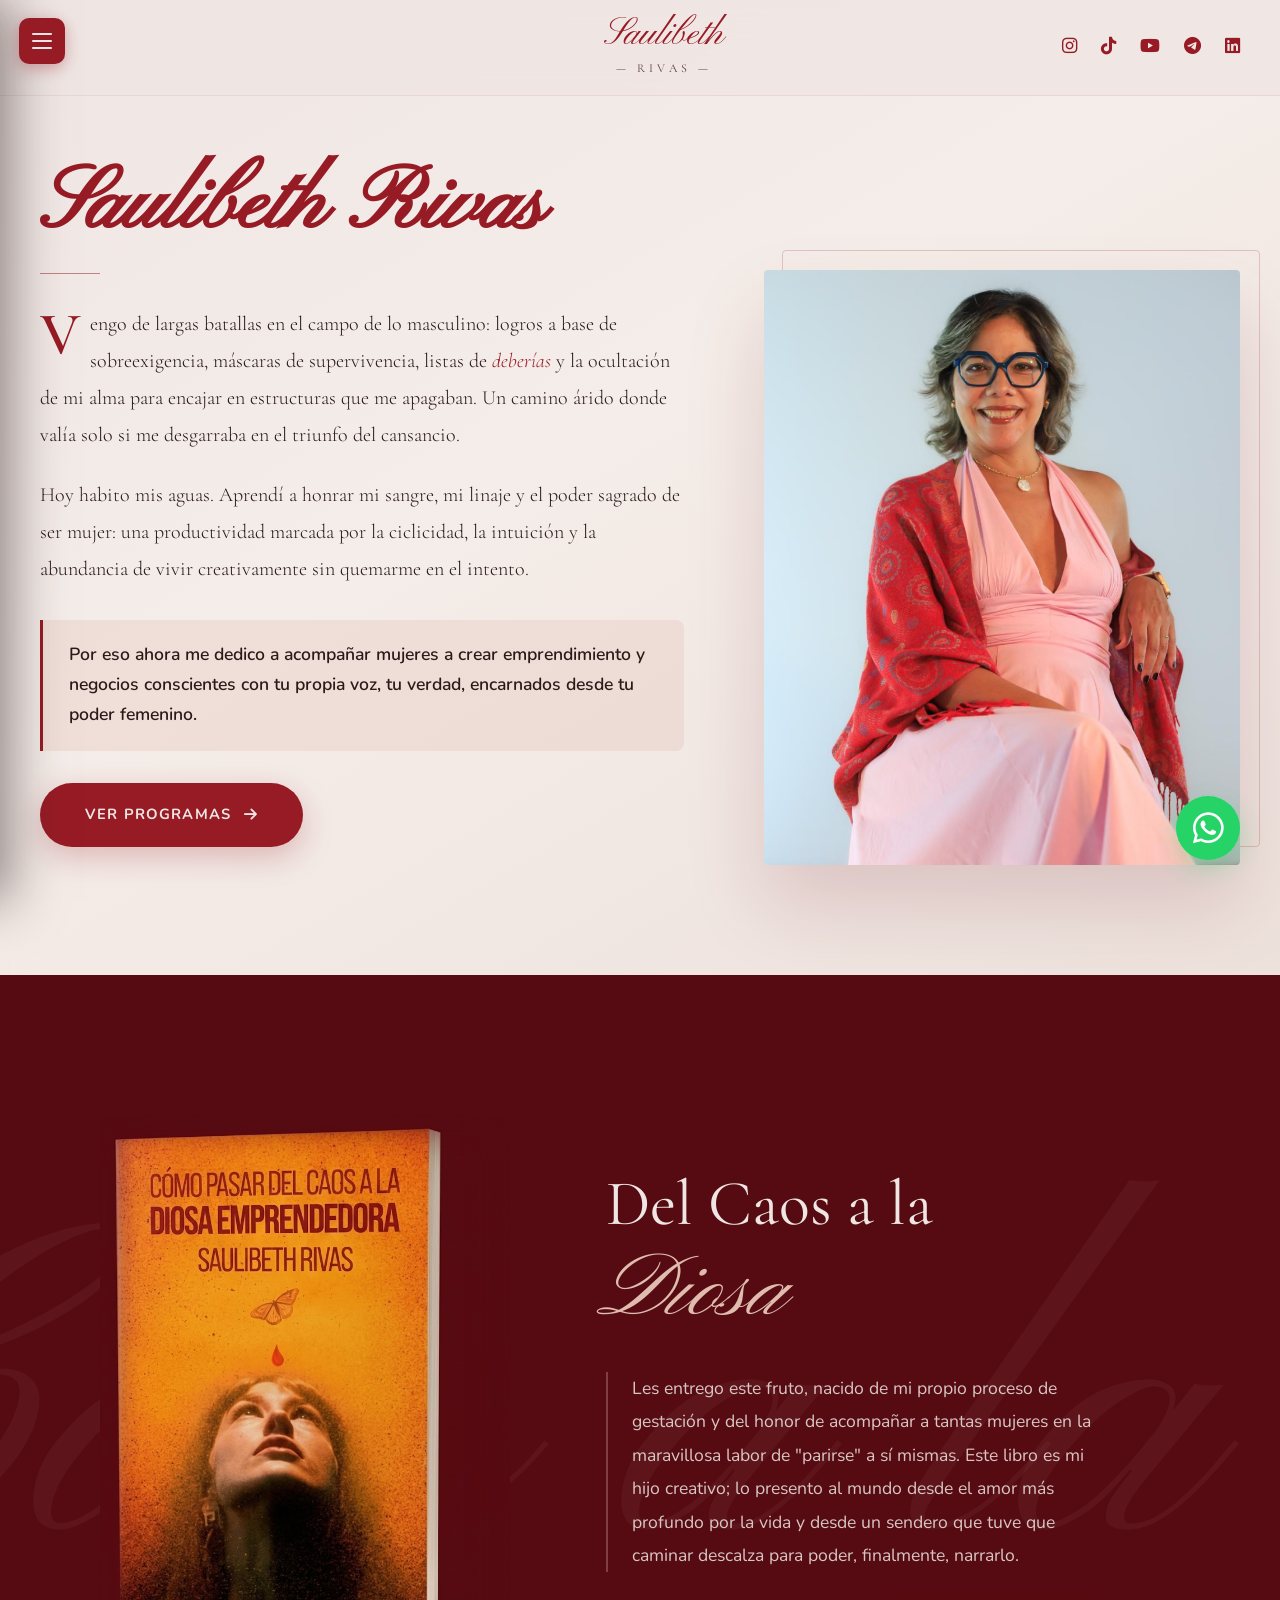
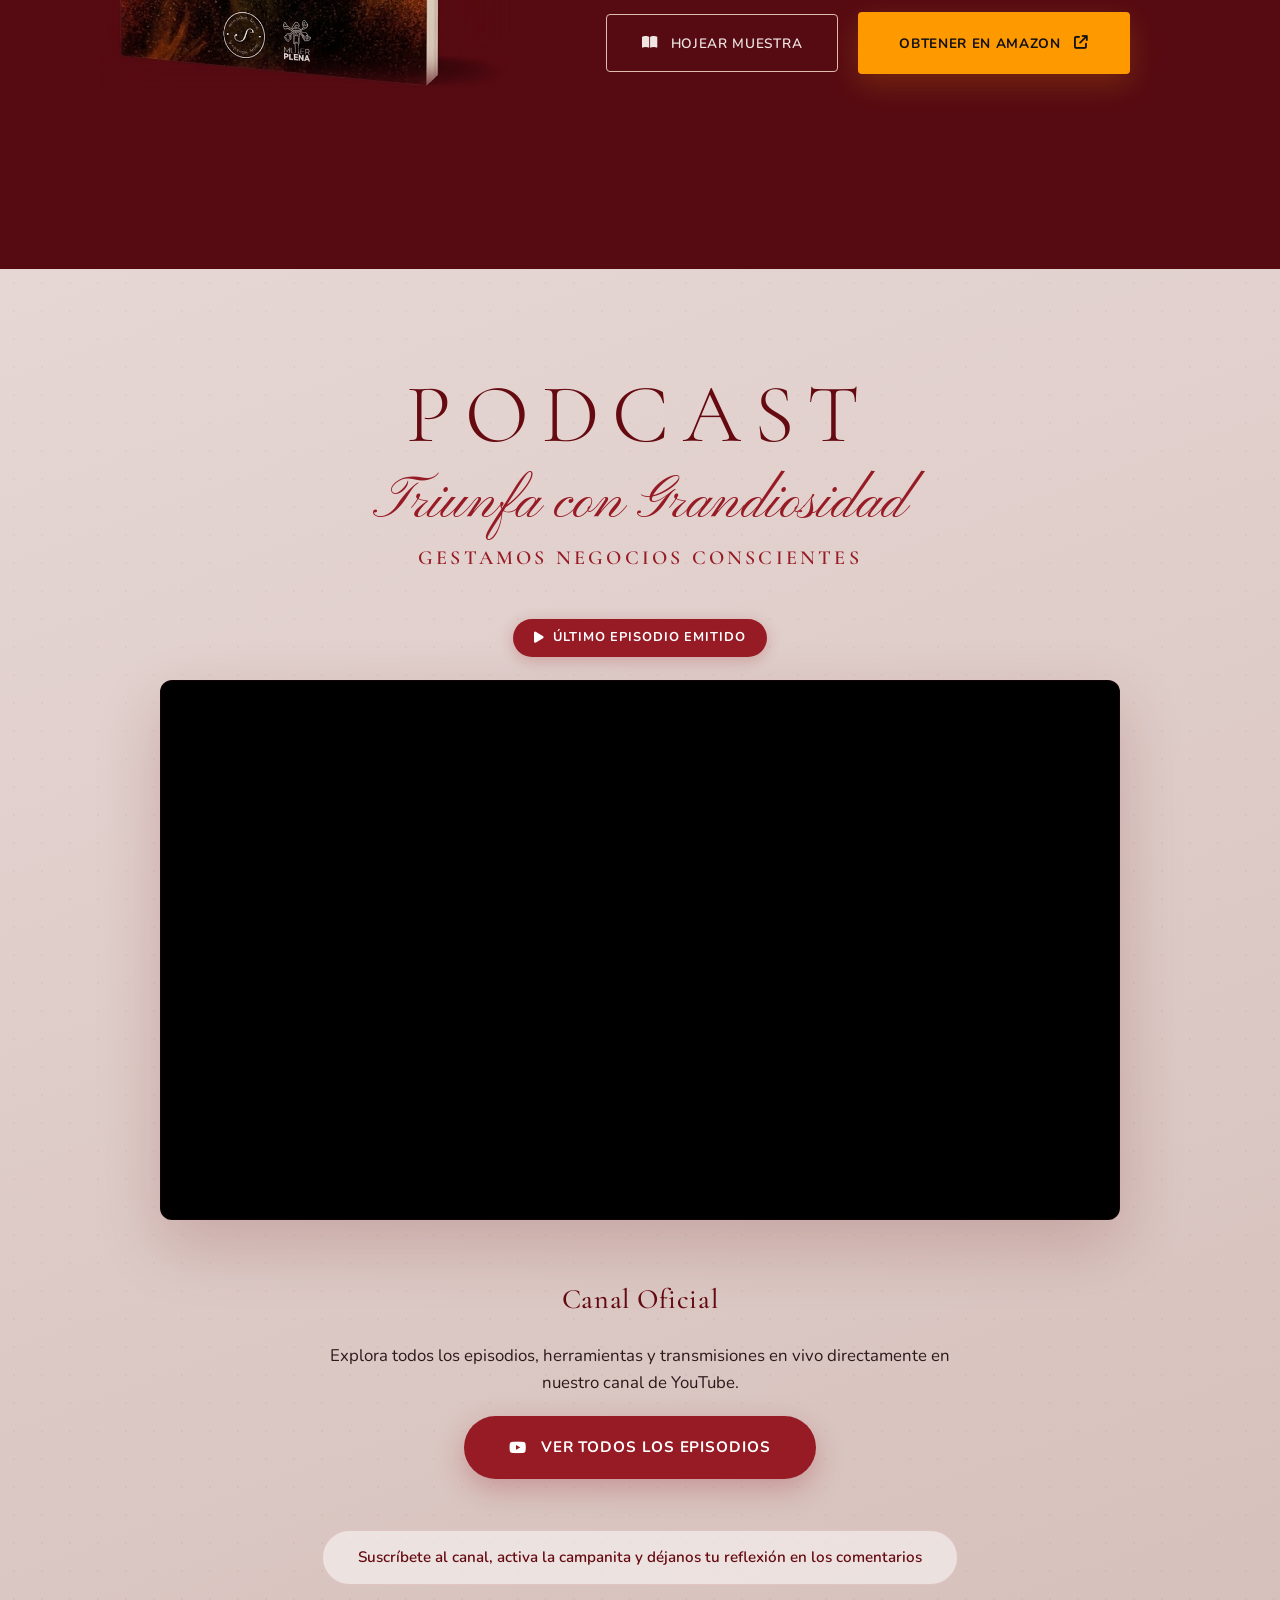
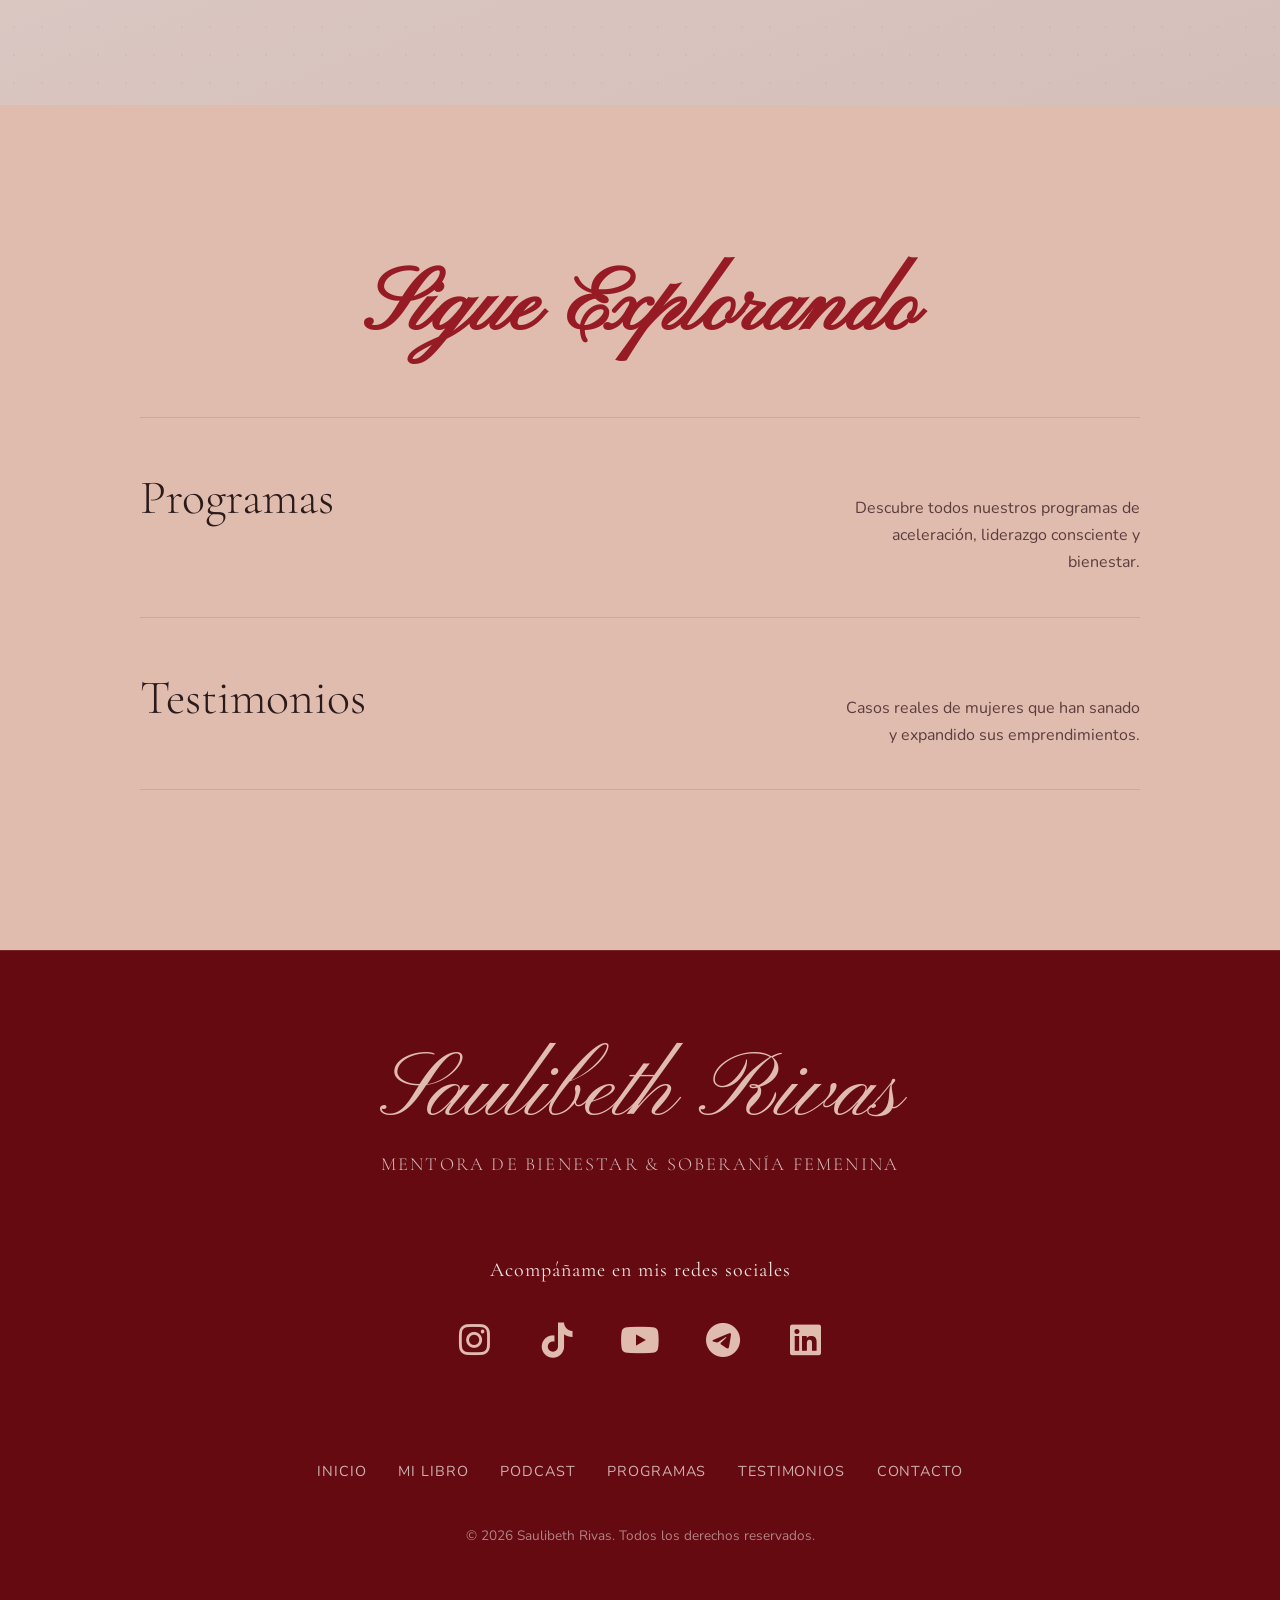
==== commit 12a7d03f: "feat: optimizacion de header movil, scroll en menu hamburguesa, consolidacion de podcast y footer mi" ====
--- a/index.html
+++ b/index.html
@@ -4,6 +4,13 @@
   <meta charset="UTF-8">
   <meta name="viewport" content="width=device-width, initial-scale=1.0">
   <meta name="theme-color" content="#EFE6E3">
+  
+  <!-- Favicon de la pestaña del navegador -->
+  <link rel="icon" type="image/x-icon" href="assets/favicon.ico">
+  <link rel="icon" type="image/png" sizes="32x32" href="assets/favicon-32x32.png">
+  <link rel="icon" type="image/png" sizes="16x16" href="assets/favicon-16x16.png">
+  <link rel="apple-touch-icon" sizes="180x180" href="assets/apple-touch-icon.png">
+  
   <title>Saulibeth Rivas — Coaching para el Emprendimiento Femenino Consciente</title>
   
   <meta name="description" content="Acompaño a mujeres emprendedoras a transformar su negocio desde el alma, conectando con su poder femenino, su ciclicidad y su sabiduría interior." />
@@ -155,26 +162,60 @@
       position: fixed; top: 0; left: 0; bottom: 0;
       width: 400px;
       max-width: 85vw;
+      height: 100vh;
+      height: 100dvh;
       background: linear-gradient(160deg, #660A11 0%, #971B25 60%, #C0394A 100%);
       z-index: 999;
       transform: translateX(-100%);
-      transition: transform 0.6s var(--ease-out);
-      padding: 6rem 3rem 3rem;
+      transition: transform 0.5s var(--ease-out);
+      padding: 5rem 2.5rem 3rem;
       display: flex; flex-direction: column;
       box-shadow: 10px 0 50px rgba(42,26,26,0.5);
+      overflow-y: auto;
+      overflow-x: hidden;
+      -webkit-overflow-scrolling: touch;
+      overscroll-behavior-y: contain;
+    }
+    .sidebar::-webkit-scrollbar {
+      width: 6px;
+    }
+    .sidebar::-webkit-scrollbar-track {
+      background: rgba(0, 0, 0, 0.1);
+    }
+    .sidebar::-webkit-scrollbar-thumb {
+      background: rgba(239, 230, 227, 0.35);
+      border-radius: 9999px;
     }
     .sidebar.open { transform: translateX(0); }
     .sidebar-close {
-      position: absolute; top: 1.8rem; right: 2rem;
-      background: none; border: none;
-      font-size: 2rem; color: var(--color-nude);
+      position: sticky;
+      top: 1rem;
+      align-self: flex-end;
+      margin-top: -3.2rem;
+      margin-right: -0.5rem;
+      margin-bottom: 0.5rem;
+      background: rgba(0, 0, 0, 0.25);
+      border: 1px solid rgba(255, 255, 255, 0.25);
+      width: 38px;
+      height: 38px;
+      border-radius: 50%;
+      display: flex;
+      align-items: center;
+      justify-content: center;
+      font-size: 1.3rem;
+      color: #ffffff;
       cursor: pointer;
-      font-family: var(--font-body);
-      font-weight: 300;
-      transition: color 0.3s;
-    }
-    .sidebar-close:hover { color: var(--color-crema); }
-    .sidebar-nav { list-style: none; display: flex; flex-direction: column; gap: 1.5rem; margin-top: 2rem; }
+      z-index: 20;
+      backdrop-filter: blur(8px);
+      -webkit-backdrop-filter: blur(8px);
+      transition: all 0.3s;
+    }
+    .sidebar-close:hover {
+      background: var(--color-vinotinto);
+      color: #ffffff;
+      transform: scale(1.05);
+    }
+    .sidebar-nav { list-style: none; display: flex; flex-direction: column; gap: 1.5rem; margin-top: 1.5rem; }
     .sidebar-nav a {
       text-decoration: none;
       font-family: var(--font-serif);
@@ -192,7 +233,7 @@
     }
     .sidebar-nav a:hover { color: var(--color-white); transform: translateX(4px); font-style: italic; }
     .sidebar-nav a:hover i { color: var(--color-crema); }
-    .sidebar-divider { margin: 2.5rem 0; border: none; border-top: 1px solid rgba(239, 230, 227, 0.2); }
+    .sidebar-divider { margin: 2rem 0; border: none; border-top: 1px solid rgba(239, 230, 227, 0.2); }
 
     /* === Orchestrated Entrance === */
     .fade-up {
@@ -391,12 +432,11 @@
       position: relative;
       z-index: 1;
     }
-    .book-img-wrapper {
+        .book-img-wrapper {
       position: relative;
-      /* Remove border-radius and shadow to make it completely seamless */
       transform: translateY(-20px);
-    }
-    /* Add a subtle inset shadow to hide any JPEG compression seams on the edges */
+      cursor: pointer;
+    }
     .book-img-wrapper::after {
       content: '';
       position: absolute;
@@ -435,11 +475,40 @@
       font-family: var(--font-body);
       font-size: 1.1rem;
       line-height: 1.9;
-      margin-bottom: 3rem;
+      margin-bottom: 2.5rem;
       color: rgba(239, 230, 227, 0.85);
       max-width: 500px;
       border-left: 2px solid rgba(224, 188, 175, 0.3);
       padding-left: 1.5rem;
+    }
+    .book-cta-group {
+      display: flex;
+      align-items: center;
+      gap: 1.2rem;
+      flex-wrap: wrap;
+    }
+    .btn-read-sample {
+      display: inline-flex;
+      align-items: center;
+      gap: 0.8rem;
+      background: transparent;
+      color: var(--color-crema);
+      border: 1.5px solid var(--color-nude);
+      padding: 1.15rem 2.2rem;
+      border-radius: 4px;
+      cursor: pointer;
+      font-family: var(--font-body);
+      font-weight: 600;
+      letter-spacing: 0.05em;
+      text-transform: uppercase;
+      font-size: 0.85rem;
+      transition: var(--transition);
+    }
+    .btn-read-sample:hover {
+      background: var(--color-nude);
+      color: var(--color-vinotinto);
+      transform: translateY(-3px);
+      box-shadow: 0 10px 25px rgba(224, 188, 175, 0.25);
     }
     .btn-buy {
       display: inline-flex; align-items: center; gap: 0.8rem;
@@ -464,6 +533,166 @@
       box-shadow: 0 15px 40px rgba(255, 153, 0, 0.35); 
     }
 
+    /* === Book Spread Modal (Interactive Reading Experience) === */
+    .book-modal {
+      position: fixed;
+      inset: 0;
+      z-index: 2500;
+      background: rgba(30, 10, 12, 0.85);
+      backdrop-filter: blur(10px);
+      -webkit-backdrop-filter: blur(10px);
+      display: none;
+      align-items: center;
+      justify-content: center;
+      padding: 2rem 1.5rem;
+      opacity: 0;
+      transition: opacity 0.4s var(--ease-out);
+    }
+    .book-modal.active {
+      display: flex;
+      opacity: 1;
+    }
+    .book-modal-card {
+      position: relative;
+      max-width: 1040px;
+      width: 100%;
+      max-height: 92vh;
+      background: #FAF6F0;
+      border-radius: 8px;
+      box-shadow: 0 35px 80px rgba(0,0,0,0.6), inset 0 0 80px rgba(185, 149, 144, 0.15);
+      display: flex;
+      flex-direction: column;
+      overflow: hidden;
+      animation: bookPop 0.45s var(--ease-out);
+    }
+    @keyframes bookPop {
+      from { transform: scale(0.94) translateY(20px); opacity: 0; }
+      to { transform: scale(1) translateY(0); opacity: 1; }
+    }
+    .book-modal-topbar {
+      display: flex;
+      justify-content: space-between;
+      align-items: center;
+      padding: 1.1rem 2rem;
+      background: #F3EAE6;
+      border-bottom: 1px solid rgba(151, 27, 37, 0.12);
+    }
+    .book-modal-title {
+      font-family: var(--font-serif);
+      font-size: 1rem;
+      letter-spacing: 0.12em;
+      text-transform: uppercase;
+      color: var(--color-vinotinto);
+      display: flex;
+      align-items: center;
+      gap: 0.6rem;
+      font-weight: 600;
+    }
+    .book-modal-close {
+      background: transparent;
+      border: none;
+      color: var(--color-vinotinto);
+      font-size: 1.6rem;
+      cursor: pointer;
+      line-height: 1;
+      width: 38px;
+      height: 38px;
+      border-radius: 50%;
+      display: flex;
+      align-items: center;
+      justify-content: center;
+      transition: background 0.25s, transform 0.2s;
+    }
+    .book-modal-close:hover {
+      background: rgba(151, 27, 37, 0.1);
+      transform: scale(1.1);
+    }
+    .book-modal-body {
+      display: grid;
+      grid-template-columns: 1fr 1fr;
+      overflow-y: auto;
+      padding: 3.5rem 3rem 4rem;
+      position: relative;
+      gap: 4rem;
+      background-image: linear-gradient(to right, #FAF6F0 0%, #F5EDE6 48%, #EAE0D8 50%, #F5EDE6 52%, #FAF6F0 100%);
+    }
+    .book-modal-body::before {
+      content: '';
+      position: absolute;
+      top: 0; bottom: 0;
+      left: 50%;
+      width: 32px;
+      transform: translateX(-50%);
+      background: linear-gradient(to right, rgba(0,0,0,0.04), rgba(0,0,0,0.18) 50%, rgba(0,0,0,0.04));
+      pointer-events: none;
+    }
+    .book-page-content {
+      position: relative;
+      font-family: var(--font-serif);
+      color: #2D1E1E;
+      font-size: 1.05rem;
+      line-height: 1.85;
+      text-align: justify;
+    }
+    .book-page-header {
+      font-family: var(--font-serif);
+      font-size: 2.3rem;
+      font-weight: 400;
+      color: var(--color-vinotinto);
+      margin-bottom: 2rem;
+      text-align: left;
+      line-height: 1.2;
+    }
+    .book-page-content p {
+      margin-bottom: 1.15rem;
+      text-indent: 1.5rem;
+    }
+    .book-page-content p:first-of-type {
+      text-indent: 0;
+    }
+    .book-page-content .drop-cap {
+      float: left;
+      font-family: var(--font-serif);
+      font-size: 4.4rem;
+      line-height: 0.8;
+      padding-top: 4px;
+      padding-right: 12px;
+      padding-bottom: 2px;
+      color: #1A1A1A;
+      font-weight: 400;
+    }
+    .book-page-content em {
+      font-style: italic;
+    }
+    .book-page-content strong {
+      font-weight: 700;
+    }
+    .book-page-content .page-final-closing {
+      margin-top: 2rem;
+      font-style: italic;
+      color: var(--color-vinotinto);
+      text-indent: 0;
+      font-weight: 600;
+    }
+    .book-modal-footer {
+      padding: 1.1rem 2rem;
+      background: #F3EAE6;
+      border-top: 1px solid rgba(151, 27, 37, 0.12);
+      display: flex;
+      justify-content: space-between;
+      align-items: center;
+      flex-wrap: wrap;
+      gap: 1rem;
+    }
+    .book-modal-footer .page-hint {
+      font-family: var(--font-body);
+      font-size: 0.9rem;
+      color: var(--text-medium);
+      display: flex;
+      align-items: center;
+      gap: 0.5rem;
+    }
+
     /* === Editorial Explore List === */
     .explore-section {
       padding: 10rem 2rem;
@@ -516,9 +745,9 @@
       text-align: right;
     }
 
-    /* === Podcast Section (Integrated Media Showcase) === */
+    /* === Podcast Section (Harmonized, Clean & Official Channel Focus) === */
     .podcast-section {
-      padding: 8rem 2rem 9rem;
+      padding: 6.5rem 2rem 7.5rem;
       background-color: #DBC8C3;
       background-image: radial-gradient(rgba(102, 10, 17, 0.04) 1px, transparent 1px), linear-gradient(160deg, #E6D7D4 0%, #D5BFBA 100%);
       background-size: 28px 28px, 100% 100%;
@@ -530,47 +759,69 @@
       text-align: center;
     }
     .podcast-header {
-      margin-bottom: 3.5rem;
-    }
-    .podcast-eyebrow {
-      font-family: var(--font-body);
-      font-size: 0.85rem;
-      text-transform: uppercase;
-      letter-spacing: 0.2em;
-      color: var(--color-rojo);
-      display: block;
-      margin-bottom: 0.8rem;
-      font-weight: 700;
+      margin-bottom: 2.8rem;
     }
     .podcast-title {
-      font-family: var(--font-script);
-      font-size: clamp(3.8rem, 7vw, 5.5rem);
+      font-family: var(--font-serif);
+      font-size: clamp(3.6rem, 7.5vw, 5.2rem);
+      letter-spacing: 0.16em;
+      font-weight: 300;
       color: var(--color-vinotinto);
       line-height: 1;
-      margin-bottom: 1.2rem;
-    }
-    .podcast-desc {
+      margin-bottom: 1rem;
+    }
+    .podcast-slogan-wrapper {
+      display: flex;
+      flex-direction: column;
+      align-items: center;
+      gap: 0.35rem;
+    }
+    .podcast-slogan-main {
+      font-family: var(--font-script);
+      font-size: clamp(2.5rem, 5vw, 3.6rem);
+      color: var(--color-rojo);
+      line-height: 1.1;
+    }
+    .podcast-slogan-sub {
       font-family: var(--font-serif);
-      font-size: clamp(1.2rem, 2.5vw, 1.45rem);
-      color: var(--text-dark);
-      line-height: 1.7;
-      max-width: 720px;
-      margin: 0 auto;
-      font-weight: 300;
+      font-size: clamp(1.05rem, 2vw, 1.25rem);
+      color: var(--color-rojo);
+      text-transform: uppercase;
+      letter-spacing: 0.16em;
+      font-weight: 600;
     }
     
+    .podcast-featured-wrapper {
+      position: relative;
+      margin-bottom: 3.5rem;
+    }
+    .podcast-badge-latest {
+      display: inline-flex;
+      align-items: center;
+      gap: 0.5rem;
+      background: var(--color-rojo);
+      color: #ffffff;
+      font-family: var(--font-body);
+      font-size: 0.8rem;
+      font-weight: 700;
+      letter-spacing: 0.08em;
+      text-transform: uppercase;
+      padding: 0.5rem 1.3rem;
+      border-radius: 9999px;
+      margin-bottom: 1.4rem;
+      box-shadow: 0 4px 15px rgba(151, 27, 37, 0.25);
+    }
     .podcast-video-card {
-      border-radius: 8px;
+      border-radius: 12px;
       overflow: hidden;
-      box-shadow: 0 30px 70px rgba(102, 10, 17, 0.18);
+      box-shadow: 0 25px 65px rgba(102, 10, 17, 0.18);
       background: #000;
-      border: 1px solid rgba(151, 27, 37, 0.1);
-      margin-bottom: 3.5rem;
+      border: 1px solid rgba(151, 27, 37, 0.12);
       transition: transform 0.4s var(--ease-out), box-shadow 0.4s var(--ease-out);
     }
     .podcast-video-card:hover {
       transform: translateY(-4px);
-      box-shadow: 0 35px 80px rgba(102, 10, 17, 0.24);
+      box-shadow: 0 35px 80px rgba(102, 10, 17, 0.25);
     }
     .video-responsive {
       position: relative;
@@ -580,39 +831,44 @@
     }
     .video-responsive iframe {
       position: absolute;
-      top: 0;
-      left: 0;
-      width: 100%;
-      height: 100%;
+      top: 0; left: 0; width: 100%; height: 100%;
       border: none;
     }
     
-    .podcast-channel-cta {
+    /* Bloque Canal Oficial Centrado e Integrado (Sin cajas ni fondos extra) */
+    .podcast-channel-official-box {
       display: flex;
       flex-direction: column;
       align-items: center;
+      text-align: center;
       gap: 1.2rem;
-      background: #ffffff;
-      padding: 2.8rem 2rem;
-      border-radius: 8px;
-      box-shadow: 0 15px 40px rgba(102, 10, 17, 0.07);
-      border: 1px solid rgba(185, 149, 144, 0.4);
-      max-width: 640px;
-      margin: 0 auto;
-    }
-    .podcast-cta-text {
+      max-width: 620px;
+      margin: 0 auto 3.2rem;
+    }
+    .podcast-channel-heading {
       font-family: var(--font-serif);
-      font-size: 1.35rem;
+      font-size: 1.75rem;
       color: var(--color-vinotinto);
+      font-weight: 500;
+      margin: 0;
+      letter-spacing: 0.02em;
+    }
+    .podcast-channel-text {
+      font-family: var(--font-body);
+      font-size: 1.05rem;
+      color: #2A1A1A;
+      line-height: 1.6;
+      margin: 0;
       font-weight: 400;
     }
-    .btn-youtube {
+    .btn-podcast-main {
       display: inline-flex;
       align-items: center;
-      gap: 0.8rem;
-      background: var(--color-vinotinto);
-      color: var(--color-crema);
-      padding: 1.1rem 2.6rem;
+      justify-content: center;
+      gap: 0.85rem;
+      background: var(--color-rojo);
+      color: #ffffff;
+      padding: 1.15rem 2.8rem;
       border-radius: 9999px;
       text-decoration: none;
       font-family: var(--font-body);
@@ -621,17 +877,29 @@
       letter-spacing: 0.06em;
       text-transform: uppercase;
       transition: all 0.35s var(--ease-out);
-      box-shadow: 0 10px 28px rgba(102, 10, 17, 0.28);
-    }
-    .btn-youtube:hover {
-      background: var(--color-rojo);
-      transform: translateY(-2px);
-      box-shadow: 0 15px 35px rgba(151, 27, 37, 0.35);
+      box-shadow: 0 10px 28px rgba(151, 27, 37, 0.28);
+    }
+    .btn-podcast-main:hover {
+      background: var(--color-vinotinto);
+      transform: translateY(-3px);
+      box-shadow: 0 15px 38px rgba(102, 10, 17, 0.38);
       color: #ffffff;
     }
-    .btn-youtube i {
-      font-size: 1.25rem;
-      color: #ffffff;
+    
+    .podcast-community-banner {
+      display: inline-flex;
+      align-items: center;
+      justify-content: center;
+      background: rgba(255, 255, 255, 0.5);
+      border: 1px solid rgba(151, 27, 37, 0.15);
+      border-radius: 9999px;
+      padding: 0.85rem 2.2rem;
+      color: var(--color-vinotinto);
+      font-family: var(--font-body);
+      font-size: 0.95rem;
+      font-weight: 600;
+      max-width: 680px;
+      margin: 0 auto;
     }
 
     /* === WhatsApp Float === */
@@ -654,52 +922,358 @@
       box-shadow: 0 12px 32px rgba(37, 211, 102, 0.4);
     }
 
-    /* === Footer === */
+    /* === Monumental Footer (Unified & Harmonized) === */
     footer {
       background: var(--color-vinotinto);
-      padding: 5rem 2rem 4rem;
+      padding: 6rem 2rem 4rem;
       text-align: center;
       color: var(--color-crema);
-    }
-    .footer-logo {
+      border-top: 1px solid rgba(224, 188, 175, 0.15);
+    }
+    .footer-inner {
+      max-width: 900px;
+      margin: 0 auto;
+    }
+    .footer-monumental-name {
       font-family: var(--font-script);
-      font-size: 3rem;
+      font-size: clamp(3.8rem, 10vw, 5.8rem);
       color: var(--color-nude);
       text-decoration: none;
       display: inline-block;
-      margin-bottom: 1rem;
+      line-height: 1;
+      margin-bottom: 0.6rem;
+      transition: transform 0.4s var(--ease-out), color 0.3s;
+    }
+    .footer-monumental-name:hover {
+      transform: scale(1.03);
+      color: #ffffff;
+    }
+    .footer-tagline {
+      font-family: var(--font-serif);
+      font-size: 1.15rem;
+      letter-spacing: 0.12em;
+      text-transform: uppercase;
+      color: rgba(239, 230, 227, 0.8);
+      margin-bottom: 3rem;
+      font-weight: 300;
+    }
+              .sidebar {
+        width: 320px;
+        max-width: 88vw;
+        padding: 4.2rem 1.6rem 3rem;
+        overflow-y: auto;
+        -webkit-overflow-scrolling: touch;
+        overscroll-behavior-y: contain;
+      }
+      .sidebar-nav {
+        gap: 1.1rem;
+        margin-top: 0.8rem;
+      }
+      .sidebar-nav a {
+        font-size: 1.65rem;
+      }
+      .sidebar-divider {
+        margin: 1.15rem 0;
+      }
+      .sidebar-social-block {
+        margin-top: 1.6rem;
+        padding-top: 1.2rem;
+        padding-bottom: 2.5rem;
+      }
+      .footer-social-section {
+      background: transparent;
+      border: none;
+      padding: 1.5rem 1rem 2rem;
+      margin-bottom: 2.8rem;
+    }
+    .footer-social-label {
+      font-family: var(--font-serif);
+      font-size: 1.25rem;
+      color: var(--color-crema);
+      display: block;
+      margin-bottom: 1.6rem;
+      letter-spacing: 0.05em;
+      font-weight: 400;
+    }
+    .footer-social-bar {
+      display: flex;
+      justify-content: center;
+      align-items: center;
+      gap: 1.8rem;
+      flex-wrap: wrap;
+    }
+    .footer-social-icon, .social-rect-btn {
+      display: inline-flex;
+      align-items: center;
+      justify-content: center;
+      color: var(--color-nude);
+      font-size: 2.2rem;
+      width: 54px;
+      height: 54px;
+      text-decoration: none;
+      background: transparent;
+      border: none;
+      transition: all 0.35s var(--ease-out);
+    }
+    .footer-social-icon:hover, .social-rect-btn:hover {
+      color: #ffffff;
+      transform: translateY(-4px) scale(1.18);
+      filter: drop-shadow(0 6px 16px rgba(224, 188, 175, 0.5));
+    }
+    .footer-social-icon i, .social-rect-btn i {
+      font-size: 2.2rem;
+      transition: color 0.3s, transform 0.3s;
+    }
+    .footer-nav-simple {
+      display: flex;
+      justify-content: center;
+      align-items: center;
+      gap: 2rem;
+      flex-wrap: wrap;
+      margin-bottom: 2.5rem;
+      padding-top: 1rem;
+    }
+    .footer-nav-simple a {
+      color: rgba(239, 230, 227, 0.75);
+      text-decoration: none;
+      font-family: var(--font-body);
+      font-size: 0.9rem;
+      letter-spacing: 0.06em;
+      text-transform: uppercase;
+      transition: color 0.3s;
+    }
+    .footer-nav-simple a:hover {
+      color: var(--color-nude);
     }
     .footer-copy {
       font-family: var(--font-body);
       font-size: 0.85rem;
-      margin-top: 3rem;
-      color: rgba(239, 230, 227, 0.7);
-    }
+      color: rgba(239, 230, 227, 0.55);
+    }
+    /* Sidebar Social Navigation (Unified Contrast & Brand Style) */
+/* Sidebar Social Navigation (Unified Contrast & Brand Style) */
+.sidebar-social-block {
+  margin-top: auto;
+  padding-top: 2rem;
+  border-top: 1px solid rgba(239, 230, 227, 0.25);
+}
+.sidebar-social-label {
+  font-family: var(--font-serif);
+  font-size: 0.95rem;
+  text-transform: uppercase;
+  letter-spacing: 0.15em;
+  color: rgba(239, 230, 227, 0.95);
+  display: block;
+  margin-bottom: 1rem;
+  font-weight: 600;
+}
+.sidebar-social-icons {
+  display: flex;
+  gap: 0.85rem;
+  flex-wrap: wrap;
+}
+.sidebar-social-icons a {
+  width: 44px;
+  height: 44px;
+  border-radius: 50%;
+  background: rgba(255, 255, 255, 0.16);
+  border: 1px solid rgba(255, 255, 255, 0.35);
+  color: #ffffff !important;
+  display: flex;
+  align-items: center;
+  justify-content: center;
+  font-size: 1.2rem;
+  text-decoration: none;
+  transition: all 0.3s var(--ease-out);
+  box-shadow: 0 4px 14px rgba(0, 0, 0, 0.18);
+}
+.sidebar-social-icons a:hover {
+  background: #ffffff;
+  color: #971B25 !important;
+  transform: translateY(-3px);
+  box-shadow: 0 8px 20px rgba(0, 0, 0, 0.3);
+}
+    
 
     @media (max-width: 768px) {
-      header { padding: 1rem 1.5rem 1rem 4.5rem; }
-      .header-social { display: none; }
+      .hamburger-btn {
+        top: 11px;
+        left: 12px;
+        width: 38px;
+        height: 38px;
+        border-radius: 6px;
+        gap: 4px;
+      }
+      .hamburger-btn span {
+        width: 18px;
+        height: 2px;
+      }
+      header {
+        padding: 0.65rem 0.85rem 0.65rem 62px;
+        min-height: 60px;
+        display: flex;
+        justify-content: space-between;
+        align-items: center;
+        background: rgba(239, 230, 227, 0.95);
+      }
+      .header-logo {
+        margin: 0 !important;
+        display: flex;
+        flex-direction: column;
+        align-items: flex-start;
+        text-align: left;
+        flex-shrink: 0;
+      }
+      .header-logo .script-name {
+        font-size: clamp(1.4rem, 4.4vw, 1.75rem);
+        line-height: 1;
+      }
+      .header-logo .serif-subtitle {
+        font-size: 0.58rem;
+        letter-spacing: 0.18em;
+        margin-top: 1px;
+      }
+      .header-social {
+        display: flex !important;
+        position: static !important;
+        margin-left: auto;
+        gap: clamp(0.3rem, 1.6vw, 0.6rem);
+        align-items: center;
+      }
+      .header-social a {
+        display: inline-flex;
+        align-items: center;
+        justify-content: center;
+        width: 32px;
+        height: 36px;
+        font-size: clamp(1.05rem, 3.2vw, 1.25rem);
+        color: var(--color-rojo);
+        transition: transform 0.2s, color 0.2s;
+        -webkit-tap-highlight-color: transparent;
+      }
+            .sidebar {
+        width: 320px;
+        max-width: 88vw;
+        padding: 4.2rem 1.6rem 3rem;
+        overflow-y: auto;
+        -webkit-overflow-scrolling: touch;
+        overscroll-behavior-y: contain;
+      }
+      .sidebar-nav {
+        gap: 1.1rem;
+        margin-top: 0.8rem;
+      }
+      .sidebar-nav a {
+        font-size: 1.65rem;
+      }
+      .sidebar-divider {
+        margin: 1.15rem 0;
+      }
+      .sidebar-social-block {
+        margin-top: 1.6rem;
+        padding-top: 1.2rem;
+        padding-bottom: 2.5rem;
+      }
+      .footer-social-section {
+        padding: 1rem 0.5rem 1.5rem;
+        margin-bottom: 2rem;
+      }
+      .footer-social-bar {
+        gap: 1.25rem !important;
+      }
+      .footer-social-icon, .social-rect-btn {
+        font-size: 2rem !important;
+        width: 48px !important;
+        height: 48px !important;
+      }
+      .footer-social-icon i, .social-rect-btn i {
+        font-size: 2rem !important;
+      }
       
-      .hero-layout { grid-template-columns: 1fr; gap: 3rem; padding-top: 1rem; }
+      .hero-section { padding: 5rem 1.25rem 2.5rem; }
+      .hero-layout { grid-template-columns: 1fr; gap: 1.8rem; padding-top: 0.5rem; }
       .hero-image-wrapper {
         position: static;
         order: -1;
         justify-content: center;
-        margin-bottom: 1.5rem;
-      }
-      .hero-image { max-width: 320px; }
-      .hero-title { font-size: clamp(3.2rem, 11vw, 4.2rem); text-align: center; }
-      .hero-title::after { margin: 1.2rem auto 0; }
+        margin-bottom: 0.5rem;
+      }
+      .hero-image { max-width: 270px; }
+      .hero-title { font-size: clamp(3rem, 10vw, 3.8rem); text-align: center; }
+      .hero-title::after { margin: 1rem auto 0; }
       .hero-manifesto { text-align: left; }
       .hero-cta-wrapper { text-align: center; }
-      .book-inner { grid-template-columns: 1fr; gap: 3rem; text-align: center; }
-      .book-watermark { font-size: 25vw; top: 30%; }
-      .book-desc { margin: 0 auto 2.5rem; }
-      .podcast-section { padding: 5rem 1.5rem 6rem; }
-      .podcast-channel-cta { padding: 2rem 1.5rem; }
-      .editorial-link { flex-direction: column; gap: 1rem; align-items: flex-start; }
+      
+      .book-section { padding: 3.5rem 1.25rem; }
+      .book-inner { grid-template-columns: 1fr; gap: 2rem; text-align: center; }
+      .book-watermark { font-size: 25vw; top: 25%; }
+      .book-desc { margin: 0 auto 2rem; font-size: 1rem; }
+      .book-cta-group { justify-content: center; }
+      
+      /* Book modal in mobile: SHOW ONLY THE RIGHT PAGE ("Vengo de largas batallas") */
+      .book-modal-card { max-height: 94vh; }
+      .book-modal-body {
+        grid-template-columns: 1fr;
+        padding: 1.8rem 1.25rem 2.2rem;
+        gap: 0;
+        background: #FAF6F0;
+      }
+      .book-modal-body::before { display: none; }
+      .book-page-left { display: none !important; }
+      .book-page-right {
+        font-size: 1rem;
+        line-height: 1.75;
+        text-align: left;
+      }
+      .book-page-right .drop-cap { font-size: 3.5rem; padding-right: 8px; }
+      .book-modal-footer { flex-direction: column; text-align: center; padding: 1rem; }
+      
+      .podcast-section { padding: 3.5rem 1.25rem 4rem; }
+      .podcast-header { margin-bottom: 2rem; }
+      .podcast-title { font-size: 2.8rem; letter-spacing: 0.1em; }
+      .podcast-slogan-main { font-size: 2.6rem; }
+      .podcast-slogan-sub { font-size: 1rem; }
+      .podcast-community-banner { padding: 0.8rem 1.2rem; font-size: 0.9rem; flex-direction: column; text-align: center; }
+      .podcast-video-card { margin-bottom: 2rem; }
+      .podcast-channel-official-box { margin-bottom: 2.2rem; }
+      .btn-podcast-main { width: 100%; max-width: 340px; padding: 1rem 1.5rem; }
+      
+      .explore-section { padding: 3.5rem 1.25rem; }
+      .explore-title { font-size: 3.2rem; margin-bottom: 2.5rem; }
+      .editorial-link { flex-direction: column; gap: 0.8rem; align-items: flex-start; padding: 1.8rem 0; }
       .editorial-desc { text-align: left; }
-      .whatsapp-btn { bottom: 1.5rem; right: 1.5rem; width: 56px; height: 56px; font-size: 1.8rem; }
+      
+      footer { padding: 4.5rem 1.25rem 3rem; }
+      .footer-monumental-name { font-size: clamp(3.2rem, 11vw, 4.2rem); }
+            .sidebar {
+        width: 320px;
+        max-width: 88vw;
+        padding: 4.2rem 1.6rem 3rem;
+        overflow-y: auto;
+        -webkit-overflow-scrolling: touch;
+        overscroll-behavior-y: contain;
+      }
+      .sidebar-nav {
+        gap: 1.1rem;
+        margin-top: 0.8rem;
+      }
+      .sidebar-nav a {
+        font-size: 1.65rem;
+      }
+      .sidebar-divider {
+        margin: 1.15rem 0;
+      }
+      .sidebar-social-block {
+        margin-top: 1.6rem;
+        padding-top: 1.2rem;
+        padding-bottom: 2.5rem;
+      }
+      .footer-social-section { padding: 1.8rem 1.2rem; }
+      
+      
+      .footer-nav-simple { gap: 1rem; }
+      
+      .whatsapp-btn { bottom: 1.25rem; right: 1.25rem; width: 54px; height: 54px; font-size: 1.7rem; }
     }
   </style>
 </head>
@@ -707,7 +1281,7 @@
 
   <div class="sidebar-overlay" id="sidebarOverlay"></div>
   <nav class="sidebar" id="sidebar">
-    <button class="sidebar-close" id="sidebarClose">✕</button>
+    <button class="sidebar-close" id="sidebarClose" aria-label="Cerrar menú">✕</button>
     <ul class="sidebar-nav">
       <li><a href="#inicio">Inicio</a></li>
       <li><a href="#libro">Mi Libro</a></li>
@@ -718,6 +1292,17 @@
       <hr class="sidebar-divider">
       <li><a href="contacto.html">Contacto</a></li>
     </ul>
+
+    <div class="sidebar-social-block">
+      <span class="sidebar-social-label">Sígueme en Redes</span>
+      <div class="sidebar-social-icons">
+        <a href="https://www.instagram.com/rivassaulibeth/" target="_blank" rel="noopener noreferrer" aria-label="Instagram"><i class="fa-brands fa-instagram"></i></a>
+        <a href="https://www.tiktok.com/@rivas_saulibeth" target="_blank" rel="noopener noreferrer" aria-label="TikTok"><i class="fa-brands fa-tiktok"></i></a>
+        <a href="https://www.youtube.com/@saulibethrivas" target="_blank" rel="noopener noreferrer" aria-label="YouTube"><i class="fa-brands fa-youtube"></i></a>
+        <a href="https://t.me/+IA5EclvWVjMuERb3" target="_blank" rel="noopener noreferrer" aria-label="Telegram"><i class="fa-brands fa-telegram"></i></a>
+        <a href="https://www.linkedin.com/in/saulibeth-rivas-59ba6620a/" target="_blank" rel="noopener noreferrer" aria-label="LinkedIn"><i class="fa-brands fa-linkedin"></i></a>
+      </div>
+    </div>
   </nav>
 
   <button class="hamburger-btn" id="hamburgerBtn" aria-label="Menú">
@@ -730,11 +1315,11 @@
       <span class="serif-subtitle">— Rivas —</span>
     </a>
     <div class="header-social">
-      <a href="https://www.instagram.com/rivassaulibeth/" target="_blank"><i class="fa-brands fa-instagram"></i></a>
-      <a href="https://www.tiktok.com/@rivas_saulibeth" target="_blank"><i class="fa-brands fa-tiktok"></i></a>
-      <a href="https://t.me/+IA5EclvWVjMuERb3" target="_blank"><i class="fa-brands fa-telegram"></i></a>
-      <a href="https://www.linkedin.com/in/saulibeth-rivas-59ba6620a/" target="_blank"><i class="fa-brands fa-linkedin"></i></a>
-      <a href="https://www.youtube.com/@saulibethrivas" target="_blank"><i class="fa-brands fa-youtube"></i></a>
+      <a href="https://www.instagram.com/rivassaulibeth/" target="_blank" rel="noopener noreferrer" aria-label="Instagram"><i class="fa-brands fa-instagram"></i></a>
+      <a href="https://www.tiktok.com/@rivas_saulibeth" target="_blank" rel="noopener noreferrer" aria-label="TikTok"><i class="fa-brands fa-tiktok"></i></a>
+      <a href="https://www.youtube.com/@saulibethrivas" target="_blank" rel="noopener noreferrer" aria-label="YouTube"><i class="fa-brands fa-youtube"></i></a>
+      <a href="https://t.me/+IA5EclvWVjMuERb3" target="_blank" rel="noopener noreferrer" aria-label="Telegram"><i class="fa-brands fa-telegram"></i></a>
+      <a href="https://www.linkedin.com/in/saulibeth-rivas-59ba6620a/" target="_blank" rel="noopener noreferrer" aria-label="LinkedIn"><i class="fa-brands fa-linkedin"></i></a>
     </div>
   </header>
 
@@ -766,38 +1351,90 @@
     <section class="book-section" id="libro">
       <div class="book-watermark">Del Caos a la Diosa</div>
       <div class="book-inner fade-up">
-        <div class="book-img-wrapper">
-          <!-- TODO: Update with real absolute asset path if necessary -->
-          <img src="assets/libro-3d.jpg" alt="Libro: Cómo pasar del caos a la Diosa Emprendedora">
+        <div class="book-img-wrapper" id="bookCoverTrigger" role="button" tabindex="0" title="Haz clic para hojear el libro">
+          <img src="assets/libro-3d.jpg" alt="Libro: Del Caos a la Diosa Emprendedora">
+          
         </div>
         <div class="book-content">
           <h2 class="book-title">Del Caos a la <em>Diosa</em></h2>
           <p class="book-desc">
             Les entrego este fruto, nacido de mi propio proceso de gestación y del honor de acompañar a tantas mujeres en la maravillosa labor de "parirse" a sí mismas. Este libro es mi hijo creativo; lo presento al mundo desde el amor más profundo por la vida y desde un sendero que tuve que caminar descalza para poder, finalmente, narrarlo.
           </p>
-          <a href="https://www.amazon.com/s?k=saulibeth+rivas" target="_blank" class="btn-buy">
-            Obtener en Amazon
+          <div class="book-cta-group">
+            <button type="button" class="btn-read-sample" id="btnOpenSample">
+              <i class="fa-solid fa-book-open"></i> Hojear Muestra
+            </button>
+            <a href="https://www.amazon.com/s?k=saulibeth+rivas" target="_blank" class="btn-buy" rel="noopener noreferrer">
+              Obtener en Amazon <i class="fa-solid fa-arrow-up-right-from-square"></i>
+            </a>
+          </div>
+        </div>
+      </div>
+    </section>
+
+    <!-- Modal Interactivo: Muestra de Lectura del Libro -->
+    <div class="book-modal" id="bookSampleModal" role="dialog" aria-modal="true" aria-labelledby="modalBookTitle">
+      <div class="book-modal-card">
+        <div class="book-modal-topbar">
+          <div class="book-modal-title" id="modalBookTitle">
+            <i class="fa-solid fa-book-bookmark"></i> Del Caos a la Diosa Emprendedora
+          </div>
+          <button class="book-modal-close" id="btnCloseSampleModal" aria-label="Cerrar lectura">✕</button>
+        </div>
+        <div class="book-modal-body">
+          <!-- Página Izquierda (Agradecimiento) - Visible en PC -->
+          <article class="book-page-content book-page-left">
+            <h3 class="book-page-header">Agradecimiento</h3>
+            <p><span class="drop-cap">S</span>in dudas mi primera palabra es para ti, gran espíritu, a la fuerza que mueve mi vida. A Dios y las Diosas.</p>
+            <p>A mi madre Beatriz y mi padre Saúl, esa unión sagrada que me permitió la vida.</p>
+            <p>A mis hijos Alessandro, Fabrizio, Carlos y Alfredo.</p>
+            <p>A mis hermanos.</p>
+            <p>A las mujeres de mi clan, a las Martínez, Carvajales, Rivas y Salazar.</p>
+            <p>A mi tierra amada Ciudad Guayana, que me da siempre la fuerza para ser desde la raíz.</p>
+            <p>A Elly, Camila y Valeria. Hay otras formas...</p>
+            <p>A todas las mujeres que se han reunido con mi alma, me han contado sus historias y las que yo les he contado, creando sororidad, en círculo, en magia, es parte de este libro.</p>
+            <p>A Didiana Martínez, por tomar mi mano y estar en la colaboración permanente para manifestar este libro. Sin ella, no se hubiese escrito. Estaba en mi alma dando vueltas, sin aterrizaje.</p>
+            <p>A mi esposo, mi guardián, mi compañero.</p>
+            <p>A todas las que este libro convoque, no es una fórmula. Es un alma femenina llamando a sus hermanas.</p>
+          </article>
+          
+          <!-- Página Derecha (Vengo de largas batallas) - Visible en PC y Móvil -->
+          <article class="book-page-content book-page-right">
+            <p><span class="drop-cap">V</span>engo de largas batallas en el campo de lo masculino: hacerme profesional, recorrer el mundo de las conquistas, largos paseos de heroísmo, muchos logros en terrenos liderizados por los hombres. Muchos espacios de silencio, poca voz real, muchas máscaras de supervivencia. Cantidad de <em>deberías</em> y listados de organización. Metas, objetivos y ocultación de la profundidad de mi alma, mi sentir y vulnerabilidad: vengo de terrenos áridos, que dejaron de florecer. De noches tapando sueños, magias, encantamientos, seducción y femenino.</p>
+            <p>Vengo de allá, de lo masculino herido, que valía si hacía, lograba, se desgarraba. Con el triunfo del cansancio, y con lágrimas desbordadas.</p>
+            <p>Y llego por ahora aquí, a estas aguas, con una profundidad, con un aprendizaje, con sangre, con alma descubierta, con frases de dolor pero con la abundancia total de la vida. A decir: qué bendición de ser mujer. Qué alegría despedirme conscientemente de mi sangre. Qué regalo este libro. Que tiene un camino para las almas que se atrevan a vivir desde su sangre, aceptando la ciclicidad, el movimiento, lo redondo, lo circular, la hermandad, lo oscuro y lo divino de vivir creativamente y dejar frutos a la tierra. Una posibilidad de letras y emociones para otras mujeres.</p>
+            <p>En honor a mi sangre, a la de mi madre, a la sangre de las mujeres de mi clan, que tuvieron que esconderla por pena, por vergüenza, por sucia, por inadecuada. Para hoy decir: qué bendición de SER mujer.</p>
+            <p class="page-final-closing">Que la productividad la marque tu sangre y que tu camino <strong>álmico</strong> sea en las profundidades de tus aguas, mujer GranDiosa.</p>
+          </article>
+        </div>
+        <div class="book-modal-footer">
+          <span class="page-hint">Fragmento extraído de la obra original de Saulibeth Rivas</span>
+          <a href="https://www.amazon.com/s?k=saulibeth+rivas" target="_blank" class="btn-buy" rel="noopener noreferrer">
+            Obtener Libro Completo en Amazon <i class="fa-solid fa-arrow-up-right-from-square"></i>
           </a>
         </div>
       </div>
-    </section>
+    </div>
 
     <section class="podcast-section" id="podcast">
       <div class="podcast-inner fade-up">
         <div class="podcast-header">
-          <span class="podcast-eyebrow">Espacio de Expansión</span>
-          <h2 class="podcast-title">Podcast</h2>
-          <p class="podcast-desc">
-            Un espacio sagrado para compartir conversaciones, herramientas e inspiración que transformarán tu vida y tu emprendimiento desde adentro.
-          </p>
+          <h2 class="podcast-title">PODCAST</h2>
+          <div class="podcast-slogan-wrapper">
+            <span class="podcast-slogan-main">Triunfa con Grandiosidad</span>
+            <span class="podcast-slogan-sub">Gestamos negocios conscientes</span>
+          </div>
         </div>
         
         <div class="podcast-featured-wrapper">
+          <div class="podcast-badge-latest">
+            <i class="fa-solid fa-play"></i> Último Episodio Emitido
+          </div>
           <div class="podcast-video-card">
             <div class="video-responsive">
               <iframe 
-                src="https://www.youtube.com/embed/h_0XWPWSUFI?rel=0" 
-                title="Último Episodio del Podcast de Saulibeth Rivas" 
+                src="https://www.youtube.com/embed/XaL1Fq5fXQc?rel=0" 
+                title="Último Episodio: Dejar de ser la niña buena para poder facturar en tu negocio - Saulibeth Rivas" 
                 frameborder="0" 
                 allow="accelerometer; autoplay; clipboard-write; encrypted-media; gyroscope; picture-in-picture; web-share" 
                 allowfullscreen>
@@ -806,11 +1443,19 @@
           </div>
         </div>
         
-        <div class="podcast-channel-cta">
-          <p class="podcast-cta-text">Para ver todos los episodios visita:</p>
-          <a href="https://www.youtube.com/@saulibethrivas" target="_blank" class="btn-youtube" rel="noopener noreferrer">
-            <i class="fa-brands fa-youtube"></i> Canal de YouTube de Saulibeth
+        <!-- Canal Oficial Único (Integrado en el fondo, sin cajas blancas ni segundo botón) -->
+        <div class="podcast-channel-official-box">
+          <h3 class="podcast-channel-heading">Canal Oficial</h3>
+          <p class="podcast-channel-text">
+            Explora todos los episodios, herramientas y transmisiones en vivo directamente en nuestro canal de YouTube.
+          </p>
+          <a href="https://www.youtube.com/@saulibethrivas/videos" target="_blank" class="btn-podcast-main" rel="noopener noreferrer">
+            <i class="fa-brands fa-youtube"></i> Ver todos los episodios
           </a>
+        </div>
+
+        <div class="podcast-community-banner">
+          <p>Suscríbete al canal, activa la campanita y déjanos tu reflexión en los comentarios</p>
         </div>
       </div>
     </section>
@@ -841,11 +1486,46 @@
   </a>
 
     <footer>
-    <a href="#inicio" class="footer-logo">Saulibeth</a>
-    <p class="footer-copy">&copy; 2026 Saulibeth Rivas. Todos los derechos reservados.</p>
+    <div class="footer-inner">
+      <a href="index.html" class="footer-monumental-name">Saulibeth Rivas</a>
+      <p class="footer-tagline">Mentora de Bienestar &amp; Soberanía Femenina</p>
+      
+      <div class="footer-social-section">
+        <span class="footer-social-label">Acompáñame en mis redes sociales</span>
+        <div class="footer-social-bar">
+          <a href="https://www.instagram.com/rivassaulibeth/" target="_blank" rel="noopener noreferrer" class="footer-social-icon" aria-label="Instagram">
+            <i class="fa-brands fa-instagram"></i>
+          </a>
+          <a href="https://www.tiktok.com/@rivas_saulibeth" target="_blank" rel="noopener noreferrer" class="footer-social-icon" aria-label="TikTok">
+            <i class="fa-brands fa-tiktok"></i>
+          </a>
+          <a href="https://www.youtube.com/@saulibethrivas" target="_blank" rel="noopener noreferrer" class="footer-social-icon" aria-label="YouTube">
+            <i class="fa-brands fa-youtube"></i>
+          </a>
+          <a href="https://t.me/+IA5EclvWVjMuERb3" target="_blank" rel="noopener noreferrer" class="footer-social-icon" aria-label="Telegram">
+            <i class="fa-brands fa-telegram"></i>
+          </a>
+          <a href="https://www.linkedin.com/in/saulibeth-rivas-59ba6620a/" target="_blank" rel="noopener noreferrer" class="footer-social-icon" aria-label="LinkedIn">
+            <i class="fa-brands fa-linkedin"></i>
+          </a>
+        </div>
+      </div>
+
+      <div class="footer-nav-simple">
+        <a href="index.html">Inicio</a>
+        <a href="index.html#libro">Mi Libro</a>
+        <a href="#podcast">Podcast</a>
+        <a href="cursos.html">Programas</a>
+        <a href="testimonios.html">Testimonios</a>
+        <a href="contacto.html">Contacto</a>
+      </div>
+
+      <p class="footer-copy">&copy; 2026 Saulibeth Rivas. Todos los derechos reservados.</p>
+    </div>
   </footer>
 
   <script>
+    // Navigation Hamburger & Sidebar
     const btn = document.getElementById('hamburgerBtn');
     const sidebar = document.getElementById('sidebar');
     const overlay = document.getElementById('sidebarOverlay');
@@ -862,7 +1542,46 @@
     overlay.addEventListener('click', toggleMenu);
 
     document.querySelectorAll('.sidebar-nav a').forEach(link => {
-      link.addEventListener('click', toggleMenu);
+      link.addEventListener('click', () => {
+        if(sidebar.classList.contains('open')) toggleMenu();
+      });
+    });
+
+    // Interactive Book Sample Modal
+    const bookModal = document.getElementById('bookSampleModal');
+    const bookCoverTrigger = document.getElementById('bookCoverTrigger');
+    const btnOpenSample = document.getElementById('btnOpenSample');
+    const btnCloseSampleModal = document.getElementById('btnCloseSampleModal');
+
+    function openBookSample() {
+      bookModal.classList.add('active');
+      document.body.style.overflow = 'hidden';
+    }
+
+    function closeBookSample() {
+      bookModal.classList.remove('active');
+      document.body.style.overflow = '';
+    }
+
+    if(bookCoverTrigger) {
+      // Apertura exclusivamente mediante clic en la portada o en el botón
+      bookCoverTrigger.addEventListener('click', openBookSample);
+    }
+    if(btnOpenSample) btnOpenSample.addEventListener('click', openBookSample);
+    if(btnCloseSampleModal) btnCloseSampleModal.addEventListener('click', closeBookSample);
+
+    // Close when clicking modal backdrop
+    if(bookModal) {
+      bookModal.addEventListener('click', (e) => {
+        if(e.target === bookModal) closeBookSample();
+      });
+    }
+
+    // Close with Escape key
+    document.addEventListener('keydown', (e) => {
+      if(e.key === 'Escape' && bookModal.classList.contains('active')) {
+        closeBookSample();
+      }
     });
   </script>
 </body>
